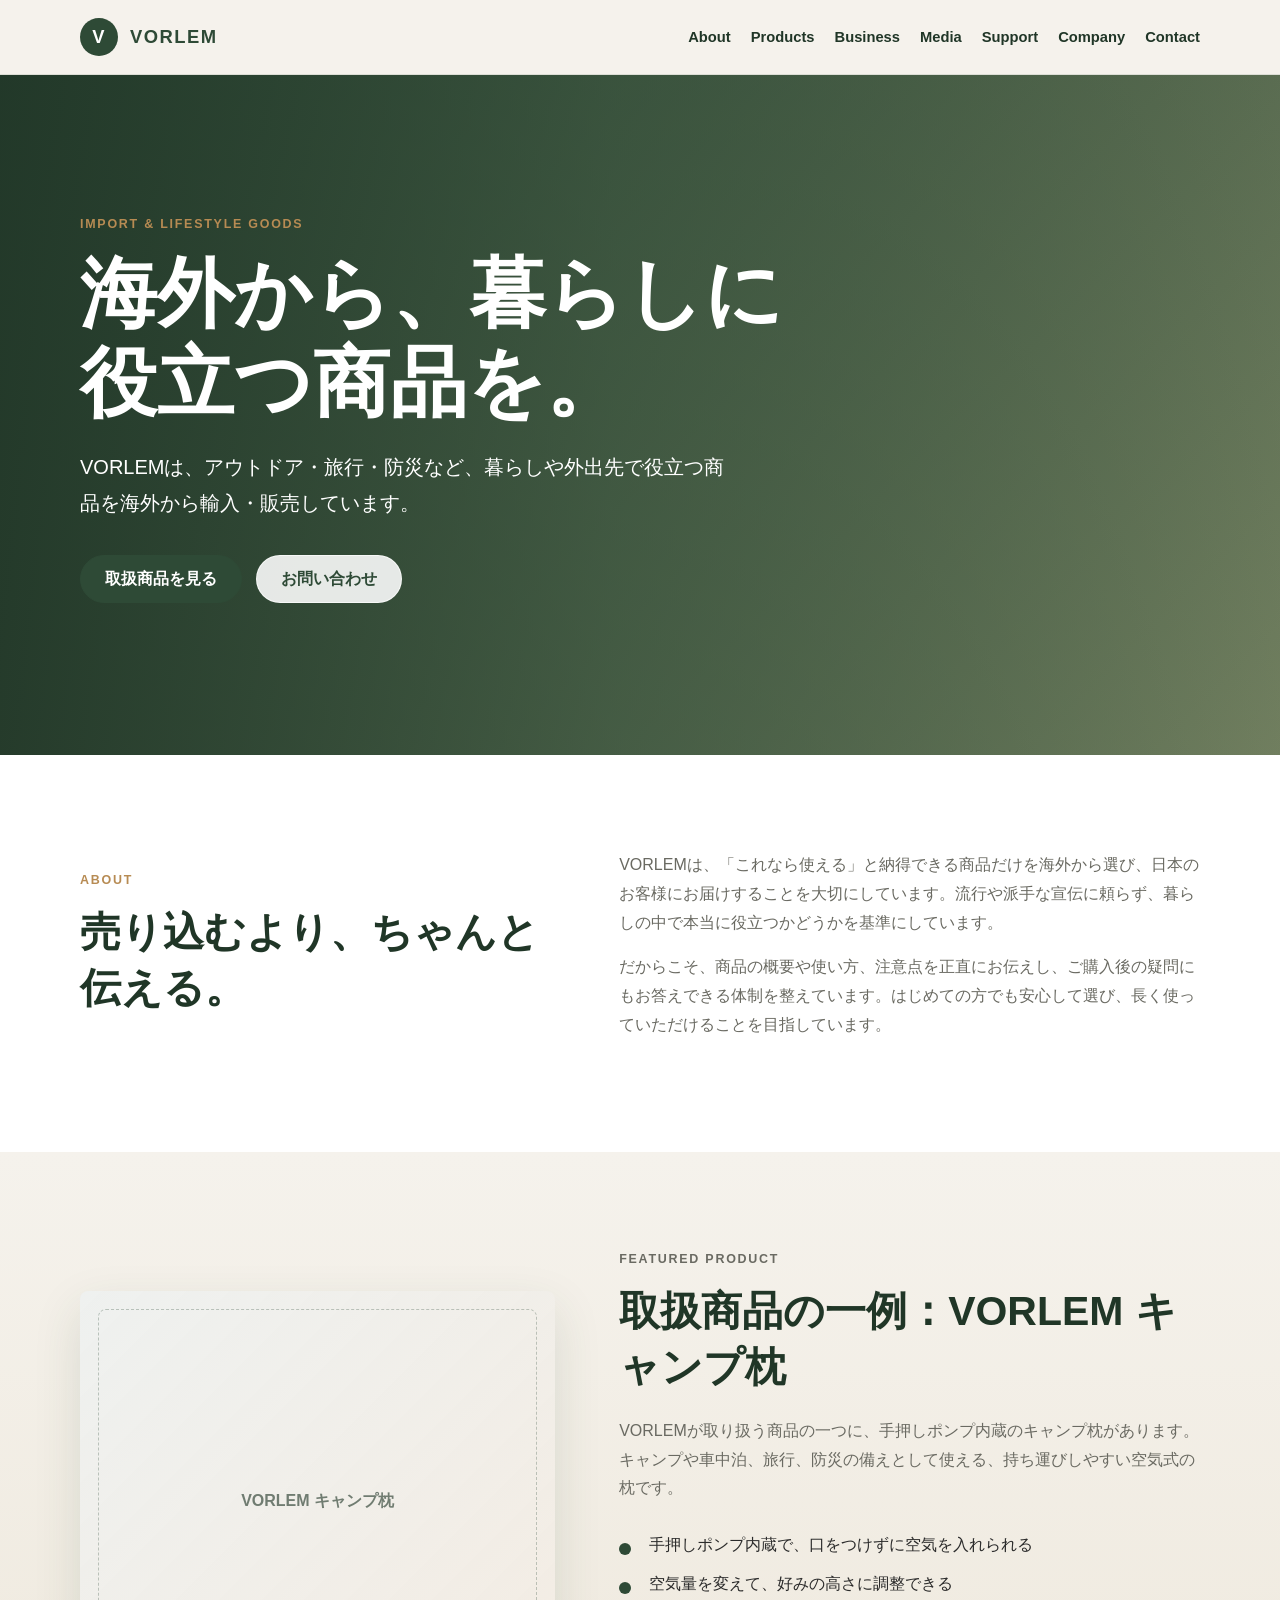
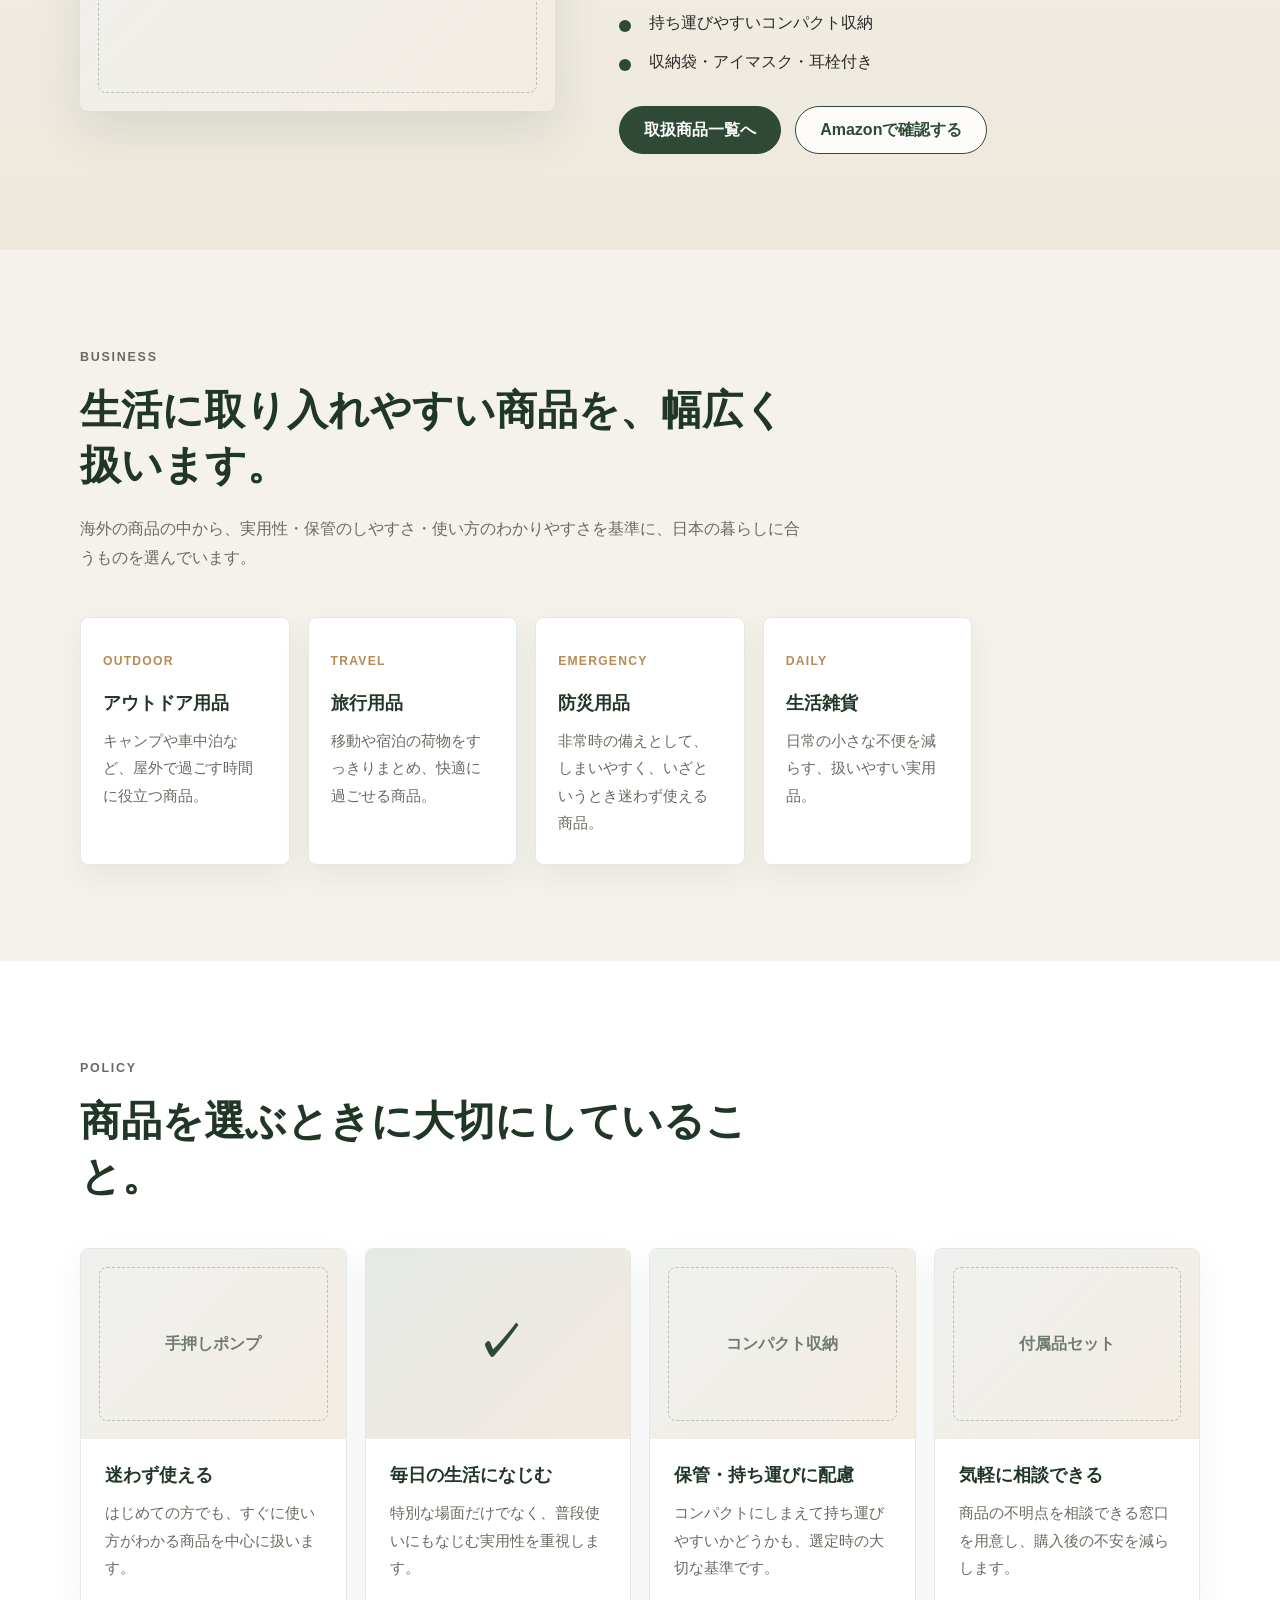
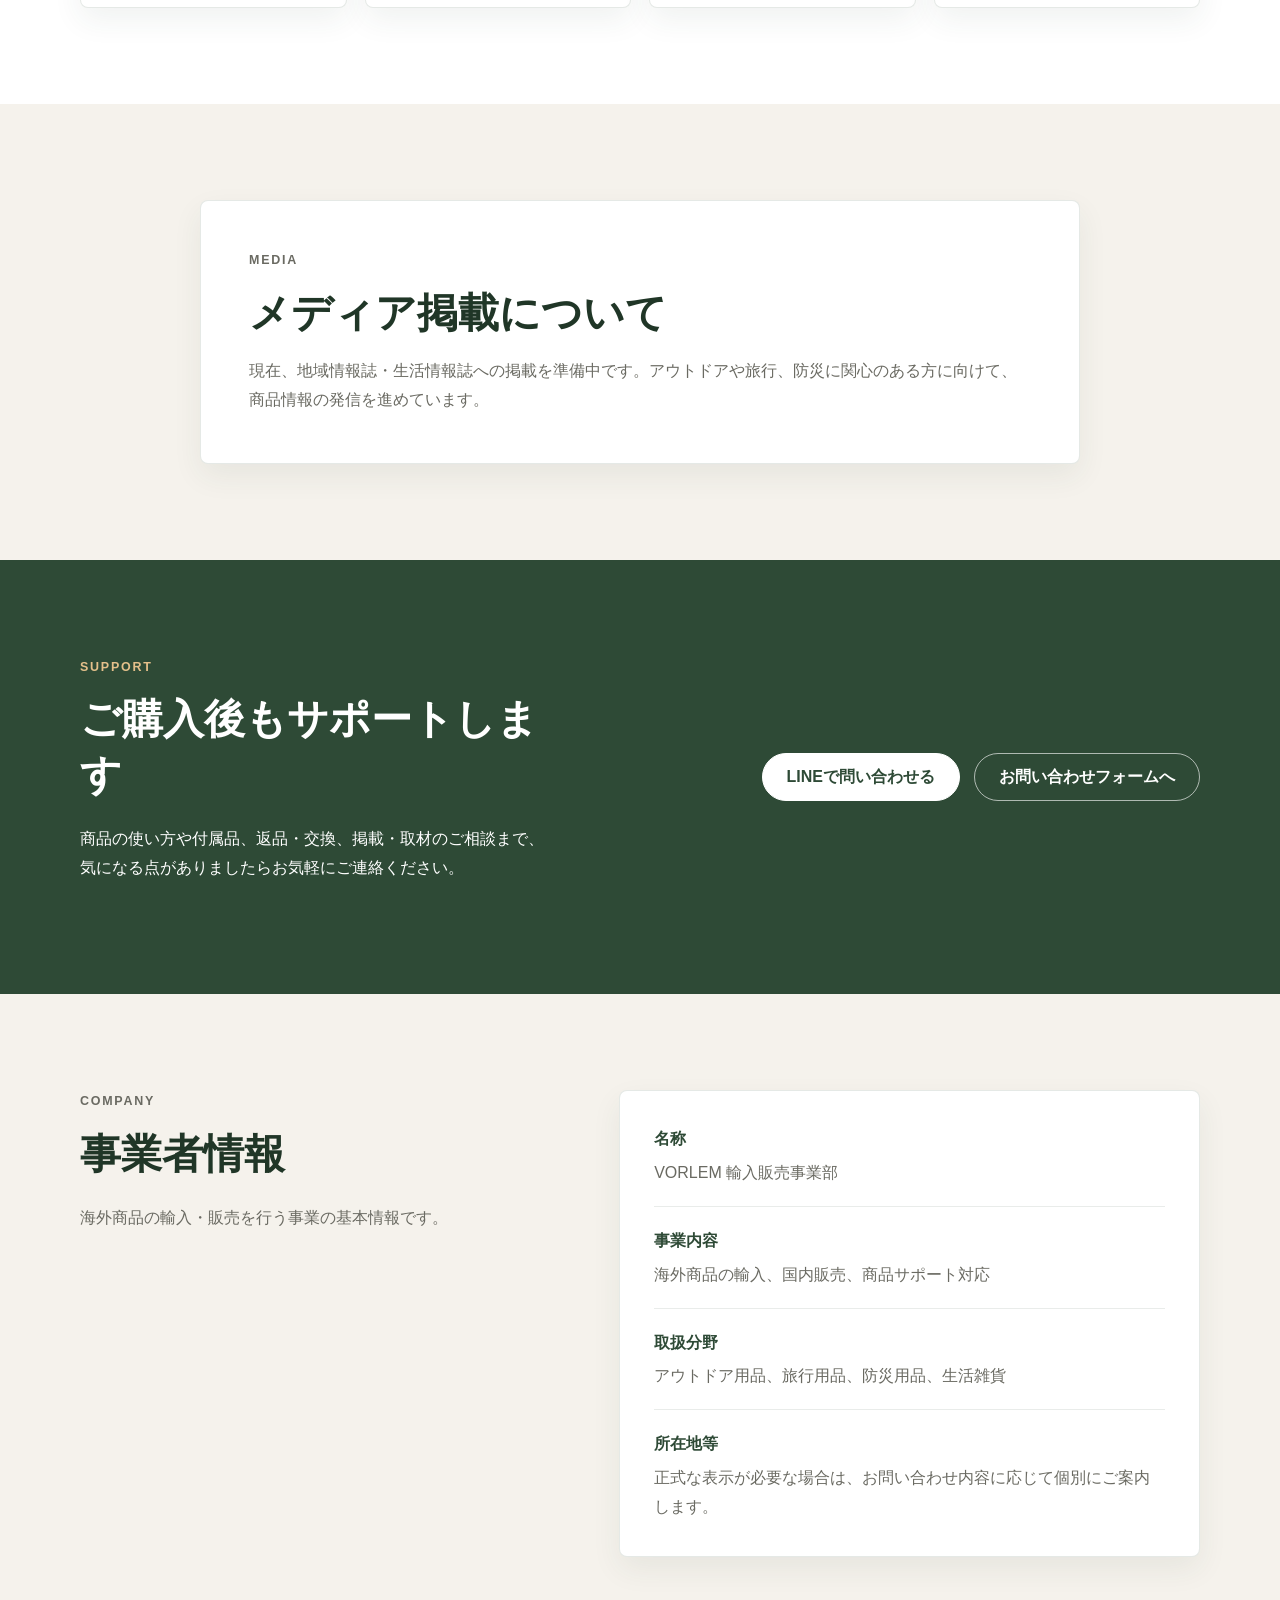
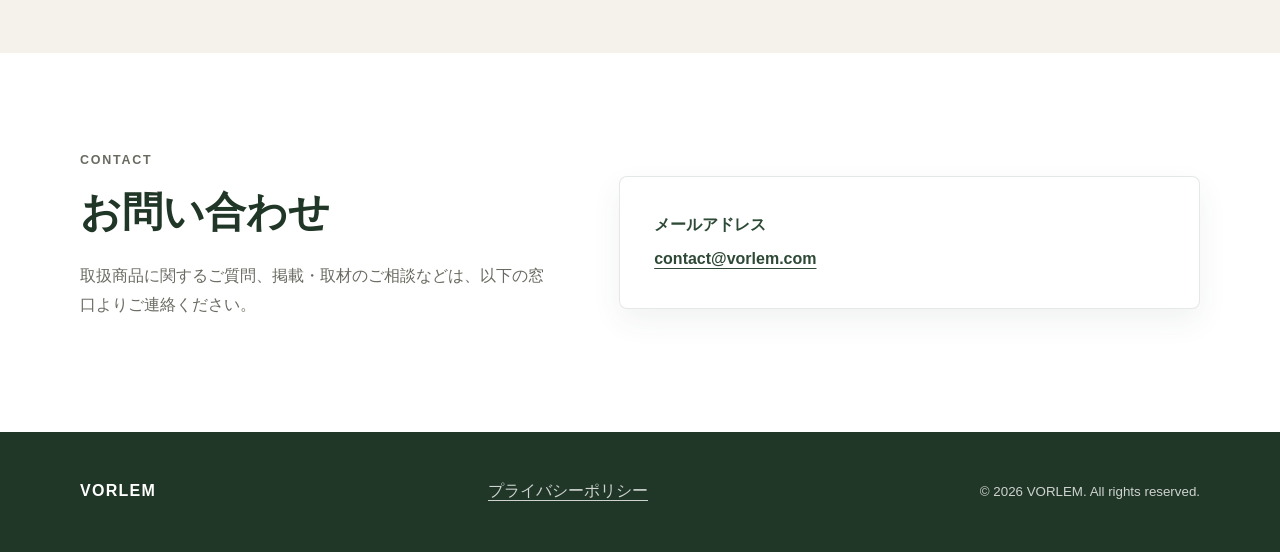
==== index.html @ a57aad47 "Update homepage copy and LINE link" ====
<!DOCTYPE html>
<html lang="ja">
<head>
  <meta charset="UTF-8">
  <meta name="viewport" content="width=device-width, initial-scale=1.0">
  <title>VORLEM | 海外商品の輸入・販売</title>
  <meta name="description" content="VORLEMは、海外から暮らしや外出先で役立つ商品を輸入・販売する事業です。アウトドア用品、旅行用品、防災用品など、日常で使いやすい商品を取り扱っています。">
  <link rel="stylesheet" href="style.css">
</head>
<body>
  <header class="site-header">
    <div class="container header-inner">
      <a class="brand" href="#top" aria-label="VORLEM トップへ">
        <span class="brand-logo" aria-hidden="true">
          <img src="images/logo.png" alt="" onerror="this.style.display='none'">
        </span>
        <span>VORLEM</span>
      </a>
      <nav class="site-nav" aria-label="サイト内メニュー">
        <a href="#about">About</a>
        <a href="products.html">Products</a>
        <a href="#business">Business</a>
        <a href="#media">Media</a>
        <a href="#support">Support</a>
        <a href="#company">Company</a>
        <a href="#contact">Contact</a>
      </nav>
    </div>
  </header>

  <main id="top">
    <section class="hero">
      <div class="hero-bg" aria-hidden="true">
        <img src="images/hero.jpg" alt="" onerror="this.style.display='none'">
      </div>
      <div class="container hero-inner">
        <p class="eyebrow">Import & Lifestyle Goods</p>
        <h1>海外から、暮らしに役立つ商品を。</h1>
        <p class="hero-copy">VORLEMは、アウトドア・旅行・防災など、暮らしや外出先で役立つ商品を海外から輸入・販売しています。</p>
        <div class="hero-actions">
          <a class="button primary" href="products.html">取扱商品を見る</a>
          <a class="button secondary" href="#contact">お問い合わせ</a>
        </div>
      </div>
    </section>

    <section class="section about-section" id="about">
      <div class="container two-column">
        <div>
          <p class="section-label">About</p>
          <h2>売り込むより、ちゃんと伝える。</h2>
        </div>
        <div class="text-block">
          <p>VORLEMは、「これなら使える」と納得できる商品だけを海外から選び、日本のお客様にお届けすることを大切にしています。流行や派手な宣伝に頼らず、暮らしの中で本当に役立つかどうかを基準にしています。</p>
          <p>だからこそ、商品の概要や使い方、注意点を正直にお伝えし、ご購入後の疑問にもお答えできる体制を整えています。はじめての方でも安心して選び、長く使っていただけることを目指しています。</p>
        </div>
      </div>
    </section>

    <section class="section product-section" id="product">
      <div class="container product-layout">
        <div class="image-frame product-image" data-label="VORLEM キャンプ枕">
          <img src="images/product.jpg" alt="VORLEM キャンプ枕" onerror="this.style.display='none'">
        </div>
        <div class="product-content">
          <p class="section-label">Featured Product</p>
          <h2>取扱商品の一例：VORLEM キャンプ枕</h2>
          <p>VORLEMが取り扱う商品の一つに、手押しポンプ内蔵のキャンプ枕があります。キャンプや車中泊、旅行、防災の備えとして使える、持ち運びしやすい空気式の枕です。</p>
          <ul class="check-list">
            <li>手押しポンプ内蔵で、口をつけずに空気を入れられる</li>
            <li>空気量を変えて、好みの高さに調整できる</li>
            <li>持ち運びやすいコンパクト収納</li>
            <li>収納袋・アイマスク・耳栓付き</li>
          </ul>
          <div class="hero-actions">
            <a class="button primary" href="products.html">取扱商品一覧へ</a>
            <a class="button secondary" href="#">Amazonで確認する</a>
          </div>
        </div>
      </div>
    </section>

    <section class="section scene-section" id="business">
      <div class="container">
        <div class="section-heading">
          <p class="section-label">Business</p>
          <h2>生活に取り入れやすい商品を、幅広く扱います。</h2>
          <p>海外の商品の中から、実用性・保管のしやすさ・使い方のわかりやすさを基準に、日本の暮らしに合うものを選んでいます。</p>
        </div>
        <div class="scene-grid">
          <article class="scene-card">
            <span>Outdoor</span>
            <h3>アウトドア用品</h3>
            <p>キャンプや車中泊など、屋外で過ごす時間に役立つ商品。</p>
          </article>
          <article class="scene-card">
            <span>Travel</span>
            <h3>旅行用品</h3>
            <p>移動や宿泊の荷物をすっきりまとめ、快適に過ごせる商品。</p>
          </article>
          <article class="scene-card">
            <span>Emergency</span>
            <h3>防災用品</h3>
            <p>非常時の備えとして、しまいやすく、いざというとき迷わず使える商品。</p>
          </article>
          <article class="scene-card">
            <span>Daily</span>
            <h3>生活雑貨</h3>
            <p>日常の小さな不便を減らす、扱いやすい実用品。</p>
          </article>
        </div>
      </div>
    </section>

    <section class="section feature-section" id="feature">
      <div class="container">
        <div class="section-heading">
          <p class="section-label">Policy</p>
          <h2>商品を選ぶときに大切にしていること。</h2>
        </div>
        <div class="feature-grid">
          <article class="feature-card">
            <div class="image-frame small" data-label="手押しポンプ">
              <img src="images/pump.jpg" alt="手押しポンプ内蔵" onerror="this.style.display='none'">
            </div>
            <h3>迷わず使える</h3>
            <p>はじめての方でも、すぐに使い方がわかる商品を中心に扱います。</p>
          </article>
          <article class="feature-card">
            <div class="feature-icon" aria-hidden="true">✓</div>
            <h3>毎日の生活になじむ</h3>
            <p>特別な場面だけでなく、普段使いにもなじむ実用性を重視します。</p>
          </article>
          <article class="feature-card">
            <div class="image-frame small" data-label="コンパクト収納">
              <img src="images/compact.jpg" alt="コンパクト収納" onerror="this.style.display='none'">
            </div>
            <h3>保管・持ち運びに配慮</h3>
            <p>コンパクトにしまえて持ち運びやすいかどうかも、選定時の大切な基準です。</p>
          </article>
          <article class="feature-card">
            <div class="image-frame small" data-label="付属品セット">
              <img src="images/set.jpg" alt="収納袋、アイマスク、耳栓の付属品セット" onerror="this.style.display='none'">
            </div>
            <h3>気軽に相談できる</h3>
            <p>商品の不明点を相談できる窓口を用意し、購入後の不安を減らします。</p>
          </article>
        </div>
      </div>
    </section>

    <section class="section media-section" id="media">
      <div class="container notice-panel">
        <p class="section-label">Media</p>
        <h2>メディア掲載について</h2>
        <p>現在、地域情報誌・生活情報誌への掲載を準備中です。アウトドアや旅行、防災に関心のある方に向けて、商品情報の発信を進めています。</p>
      </div>
    </section>

    <section class="section support-section" id="support">
      <div class="container support-layout">
        <div>
          <p class="section-label">Support</p>
          <h2>ご購入後もサポートします</h2>
          <p>商品の使い方や付属品、返品・交換、掲載・取材のご相談まで、気になる点がありましたらお気軽にご連絡ください。</p>
        </div>
        <div class="support-actions">
          <a class="button primary" href="https://lin.ee/nqQ9LYh" target="_blank" rel="noopener noreferrer">LINEで問い合わせる</a>
          <a class="button secondary" href="#contact">お問い合わせフォームへ</a>
        </div>
      </div>
    </section>

    <section class="section company-section" id="company">
      <div class="container company-layout">
        <div>
          <p class="section-label">Company</p>
          <h2>事業者情報</h2>
          <p>海外商品の輸入・販売を行う事業の基本情報です。</p>
        </div>
        <div class="info-card">
          <dl class="info-list">
            <div>
              <dt>名称</dt>
              <dd>VORLEM 輸入販売事業部</dd>
            </div>
            <div>
              <dt>事業内容</dt>
              <dd>海外商品の輸入、国内販売、商品サポート対応</dd>
            </div>
            <div>
              <dt>取扱分野</dt>
              <dd>アウトドア用品、旅行用品、防災用品、生活雑貨</dd>
            </div>
            <div>
              <dt>所在地等</dt>
              <dd>正式な表示が必要な場合は、お問い合わせ内容に応じて個別にご案内します。</dd>
            </div>
          </dl>
        </div>
      </div>
    </section>

    <section class="section contact-section" id="contact">
      <div class="container contact-layout">
        <div>
          <p class="section-label">Contact</p>
          <h2>お問い合わせ</h2>
          <p>取扱商品に関するご質問、掲載・取材のご相談などは、以下の窓口よりご連絡ください。</p>
        </div>
        <div class="contact-card">
          <dl>
            <div>
              <dt>メールアドレス</dt>
              <dd><a href="mailto:contact@vorlem.com">contact@vorlem.com</a></dd>
            </div>
          </dl>
        </div>
      </div>
    </section>
  </main>

  <footer class="site-footer">
    <div class="container footer-inner">
      <p class="footer-brand">VORLEM</p>
      <a href="privacy.html">プライバシーポリシー</a>
      <p><small>&copy; 2026 VORLEM. All rights reserved.</small></p>
    </div>
  </footer>
</body>
</html>
---- style.css ----
:root {
  --green: #2E4A36;
  --green-dark: #203627;
  --sand: #F5F2EC;
  --text: #2B2B2B;
  --muted: #6A6A62;
  --white: #FFFFFF;
  --line: #DED8CD;
  --accent: #B78B53;
  --shadow: 0 18px 48px rgba(46, 74, 54, 0.13);
}

* {
  box-sizing: border-box;
}

html {
  scroll-behavior: smooth;
}

body {
  margin: 0;
  background: var(--sand);
  color: var(--text);
  font-family: -apple-system, BlinkMacSystemFont, "Hiragino Sans", "Yu Gothic", "YuGothic", "Noto Sans JP", Meiryo, sans-serif;
  line-height: 1.8;
}

img {
  display: block;
  max-width: 100%;
}

a {
  color: inherit;
  text-decoration: none;
}

.container {
  width: min(1120px, calc(100% - 40px));
  margin: 0 auto;
}

.site-header {
  position: sticky;
  top: 0;
  z-index: 20;
  background: rgba(245, 242, 236, 0.94);
  border-bottom: 1px solid rgba(46, 74, 54, 0.12);
  backdrop-filter: blur(14px);
}

.header-inner {
  min-height: 74px;
  display: flex;
  align-items: center;
  justify-content: space-between;
  gap: 24px;
}

.brand {
  display: inline-flex;
  align-items: center;
  gap: 12px;
  color: var(--green);
  font-size: 1.15rem;
  font-weight: 800;
  letter-spacing: 0.08em;
}

.brand-logo {
  position: relative;
  width: 38px;
  height: 38px;
  display: grid;
  place-items: center;
  overflow: hidden;
  border: 1px solid rgba(46, 74, 54, 0.18);
  border-radius: 50%;
  background: var(--green);
}

.brand-logo::before {
  content: "V";
  color: var(--white);
  font-weight: 800;
  line-height: 1;
}

.brand-logo img {
  position: absolute;
  width: 38px;
  height: 38px;
  object-fit: contain;
  background: var(--sand);
}

.site-nav {
  display: flex;
  flex-wrap: wrap;
  justify-content: flex-end;
  gap: 8px 20px;
  color: var(--green-dark);
  font-size: 0.92rem;
  font-weight: 700;
}

.site-nav a {
  padding: 8px 0;
}

.site-nav a:hover,
.site-nav a:focus-visible {
  color: var(--accent);
}

.hero {
  position: relative;
  min-height: 680px;
  display: flex;
  align-items: center;
  overflow: hidden;
  background:
    linear-gradient(90deg, rgba(32, 54, 39, 0.88), rgba(46, 74, 54, 0.58) 48%, rgba(46, 74, 54, 0.18)),
    linear-gradient(135deg, #314b38, #7f8a68);
}

.hero-bg,
.hero-bg img {
  position: absolute;
  inset: 0;
  width: 100%;
  height: 100%;
}

.hero-bg img {
  object-fit: cover;
  opacity: 0.58;
}

.hero-inner {
  position: relative;
  z-index: 1;
  padding: 96px 0 110px;
  color: var(--white);
}

.eyebrow,
.section-label {
  margin: 0 0 14px;
  color: var(--accent);
  font-size: 0.78rem;
  font-weight: 800;
  letter-spacing: 0.14em;
  text-transform: uppercase;
}

h1,
h2,
h3,
p {
  margin-top: 0;
}

h1 {
  max-width: 760px;
  margin-bottom: 22px;
  font-size: clamp(2.35rem, 6vw, 4.9rem);
  line-height: 1.16;
  letter-spacing: 0;
}

h2 {
  margin-bottom: 22px;
  color: var(--green-dark);
  font-size: clamp(1.65rem, 3.2vw, 2.65rem);
  line-height: 1.35;
  letter-spacing: 0;
}

h3 {
  margin-bottom: 10px;
  color: var(--green-dark);
  font-size: 1.12rem;
  line-height: 1.45;
}

.hero-copy {
  max-width: 660px;
  margin-bottom: 34px;
  font-size: clamp(1rem, 2vw, 1.25rem);
}

.hero-actions,
.support-actions {
  display: flex;
  flex-wrap: wrap;
  gap: 14px;
}

.button {
  min-height: 48px;
  display: inline-flex;
  align-items: center;
  justify-content: center;
  padding: 12px 24px;
  border: 1px solid var(--green);
  border-radius: 999px;
  font-weight: 800;
  line-height: 1.3;
  transition: transform 0.2s ease, box-shadow 0.2s ease, background 0.2s ease;
}

.button:hover,
.button:focus-visible {
  transform: translateY(-2px);
  box-shadow: 0 10px 24px rgba(32, 54, 39, 0.18);
}

.button.primary {
  background: var(--green);
  color: var(--white);
}

.button.secondary {
  background: rgba(255, 255, 255, 0.88);
  color: var(--green);
}

.hero .button.secondary {
  border-color: rgba(255, 255, 255, 0.68);
}

.section {
  padding: 96px 0;
}

.two-column,
.product-layout,
.support-layout,
.contact-layout {
  display: grid;
  grid-template-columns: minmax(0, 0.9fr) minmax(0, 1.1fr);
  gap: 64px;
  align-items: center;
}

.text-block p,
.product-content p,
.section-heading p,
.support-layout p,
.contact-layout p,
.notice-panel p {
  color: var(--muted);
}

.about-section {
  background: var(--white);
}

.product-section {
  background: linear-gradient(180deg, var(--sand), #EEE8DC);
}

.image-frame {
  position: relative;
  min-height: 420px;
  overflow: hidden;
  border-radius: 8px;
  background:
    linear-gradient(135deg, rgba(46, 74, 54, 0.08), rgba(183, 139, 83, 0.16)),
    var(--white);
  box-shadow: var(--shadow);
}

.image-frame::before {
  content: attr(data-label);
  position: absolute;
  inset: 18px;
  display: grid;
  place-items: center;
  border: 1px dashed rgba(46, 74, 54, 0.28);
  border-radius: 8px;
  color: rgba(32, 54, 39, 0.62);
  font-weight: 800;
  text-align: center;
  padding: 20px;
}

.image-frame img {
  position: absolute;
  inset: 0;
  width: 100%;
  height: 100%;
  object-fit: cover;
  z-index: 1;
}

.check-list {
  display: grid;
  gap: 10px;
  margin: 28px 0 30px;
  padding: 0;
  list-style: none;
}

.check-list li {
  position: relative;
  padding-left: 30px;
}

.check-list li::before {
  content: "";
  position: absolute;
  left: 0;
  top: 0.72em;
  width: 12px;
  height: 12px;
  border-radius: 50%;
  background: var(--green);
}

.section-heading {
  max-width: 720px;
  margin-bottom: 44px;
}

.scene-grid,
.feature-grid {
  display: grid;
  grid-template-columns: repeat(5, minmax(0, 1fr));
  gap: 18px;
}

.scene-card,
.feature-card,
.contact-card,
.notice-panel {
  border: 1px solid rgba(46, 74, 54, 0.12);
  border-radius: 8px;
  background: var(--white);
  box-shadow: 0 12px 30px rgba(46, 74, 54, 0.07);
}

.scene-card {
  min-height: 210px;
  padding: 28px 22px;
}

.scene-card span {
  display: inline-block;
  margin-bottom: 18px;
  color: var(--accent);
  font-size: 0.76rem;
  font-weight: 800;
  letter-spacing: 0.1em;
  text-transform: uppercase;
}

.scene-card p,
.feature-card p {
  margin-bottom: 0;
  color: var(--muted);
  font-size: 0.95rem;
}

.feature-section {
  background: var(--white);
}

.feature-grid {
  grid-template-columns: repeat(4, minmax(0, 1fr));
}

.feature-card {
  overflow: hidden;
}

.feature-card h3,
.feature-card p {
  padding: 0 24px;
}

.feature-card p {
  padding-bottom: 26px;
}

.image-frame.small,
.feature-icon {
  min-height: 190px;
  margin-bottom: 24px;
  border-radius: 8px 8px 0 0;
  box-shadow: none;
}

.feature-icon {
  display: grid;
  place-items: center;
  background: linear-gradient(135deg, rgba(46, 74, 54, 0.12), rgba(183, 139, 83, 0.18));
  color: var(--green);
  font-size: 3rem;
  font-weight: 800;
}

.media-section {
  background: var(--sand);
}

.notice-panel {
  max-width: 880px;
  padding: 48px;
}

.notice-panel h2 {
  margin-bottom: 16px;
}

.notice-panel p:last-child {
  margin-bottom: 0;
}

.support-section {
  background: var(--green);
  color: var(--white);
}

.support-section h2,
.support-section p {
  color: var(--white);
}

.support-section .section-label {
  color: #E4C08B;
}

.support-actions {
  justify-content: flex-end;
}

.support-section .button.primary {
  border-color: var(--white);
  background: var(--white);
  color: var(--green);
}

.support-section .button.secondary {
  border-color: rgba(255, 255, 255, 0.62);
  background: transparent;
  color: var(--white);
}

.company-section {
  background: var(--sand);
}

.company-layout {
  display: grid;
  grid-template-columns: minmax(0, 0.9fr) minmax(0, 1.1fr);
  gap: 64px;
  align-items: start;
}

.company-layout p {
  color: var(--muted);
}

.info-card {
  padding: 34px;
  border: 1px solid rgba(46, 74, 54, 0.12);
  border-radius: 8px;
  background: var(--white);
  box-shadow: 0 12px 30px rgba(46, 74, 54, 0.07);
}

.info-list {
  display: grid;
  gap: 20px;
  margin: 0;
}

.info-list div {
  padding-bottom: 18px;
  border-bottom: 1px solid rgba(46, 74, 54, 0.1);
}

.info-list div:last-child {
  padding-bottom: 0;
  border-bottom: 0;
}

.info-list dt {
  margin-bottom: 5px;
  color: var(--green);
  font-weight: 800;
}

.info-list dd {
  margin: 0;
  color: var(--muted);
}

.info-list a {
  color: var(--green);
  font-weight: 800;
  text-decoration: underline;
  text-underline-offset: 4px;
}

.contact-section {
  background: var(--white);
}

.page-hero {
  background: var(--white);
  padding-bottom: 72px;
}

.page-hero h1 {
  max-width: 820px;
  margin-bottom: 18px;
  color: var(--green-dark);
  font-size: clamp(2rem, 5vw, 4rem);
}

.page-hero p:last-child {
  max-width: 760px;
  margin-bottom: 0;
  color: var(--muted);
}

.policy-section {
  padding-top: 72px;
}

.policy-content {
  max-width: 860px;
  padding: 48px;
  border: 1px solid rgba(46, 74, 54, 0.12);
  border-radius: 8px;
  background: var(--white);
  box-shadow: 0 12px 30px rgba(46, 74, 54, 0.07);
}

.policy-content h2 {
  margin: 34px 0 12px;
  font-size: 1.35rem;
}

.policy-content h2:first-child {
  margin-top: 0;
}

.policy-content p {
  color: var(--muted);
}

.policy-content a {
  color: var(--green);
  font-weight: 800;
  text-decoration: underline;
  text-underline-offset: 4px;
}

.policy-date {
  margin-top: 40px;
  font-size: 0.92rem;
}

.products-hero {
  border-bottom: 1px solid rgba(46, 74, 54, 0.1);
}

.products-list-section {
  background: var(--sand);
}

.product-list-card {
  display: grid;
  grid-template-columns: minmax(0, 0.92fr) minmax(0, 1.08fr);
  gap: 46px;
  align-items: center;
  padding: 34px;
  border: 1px solid rgba(46, 74, 54, 0.12);
  border-radius: 8px;
  background: var(--white);
  box-shadow: var(--shadow);
}

.product-list-image {
  min-height: 360px;
  box-shadow: none;
}

.product-category {
  margin-bottom: 12px;
  color: var(--accent);
  font-size: 0.9rem;
  font-weight: 800;
}

.product-list-content p {
  color: var(--muted);
}

.category-section {
  background: var(--white);
}

.category-detail-section {
  background: var(--sand);
}

.detail-grid {
  display: grid;
  grid-template-columns: repeat(2, minmax(0, 1fr));
  gap: 18px;
}

.detail-card {
  min-height: 210px;
  padding: 30px;
  border: 1px solid rgba(46, 74, 54, 0.12);
  border-radius: 8px;
  background: var(--white);
  box-shadow: 0 12px 30px rgba(46, 74, 54, 0.07);
}

.detail-card p {
  margin-bottom: 0;
  color: var(--muted);
}

.returns-section {
  background: var(--white);
}

.returns-panel {
  max-width: 920px;
}

.guide-list {
  display: grid;
  gap: 10px;
  margin: 26px 0 30px;
  padding-left: 1.2em;
  color: var(--muted);
}

.contact-card {
  padding: 34px;
}

.contact-card dl {
  display: grid;
  gap: 22px;
  margin: 0;
}

.contact-card dt {
  margin-bottom: 5px;
  color: var(--green);
  font-weight: 800;
}

.contact-card dd {
  margin: 0;
  color: var(--muted);
}

.contact-card a {
  color: var(--green);
  font-weight: 800;
  text-decoration: underline;
  text-underline-offset: 4px;
}

.site-footer {
  background: var(--green-dark);
  color: rgba(255, 255, 255, 0.78);
}

.footer-inner {
  min-height: 120px;
  display: flex;
  align-items: center;
  justify-content: space-between;
  gap: 20px;
  padding: 30px 0;
}

.footer-brand {
  margin: 0;
  color: var(--white);
  font-weight: 800;
  letter-spacing: 0.08em;
}

.site-footer a {
  text-decoration: underline;
  text-underline-offset: 4px;
}

.site-footer p {
  margin: 0;
}

@media (max-width: 980px) {
  .header-inner {
    min-height: auto;
    align-items: flex-start;
    flex-direction: column;
    padding: 18px 0;
  }

  .site-nav {
    justify-content: flex-start;
  }

  .hero {
    min-height: 620px;
  }

  .two-column,
  .product-layout,
  .product-list-card,
  .company-layout,
  .support-layout,
  .contact-layout {
    grid-template-columns: 1fr;
    gap: 38px;
  }

  .scene-grid,
  .feature-grid,
  .detail-grid {
    grid-template-columns: repeat(2, minmax(0, 1fr));
  }

  .support-actions {
    justify-content: flex-start;
  }
}

@media (max-width: 640px) {
  .container {
    width: min(100% - 28px, 1120px);
  }

  .site-nav {
    width: 100%;
    display: grid;
    grid-template-columns: repeat(3, minmax(0, 1fr));
    gap: 4px 10px;
    font-size: 0.84rem;
  }

  .site-nav a {
    min-height: 36px;
    display: flex;
    align-items: center;
  }

  .hero {
    min-height: 560px;
    background:
      linear-gradient(180deg, rgba(32, 54, 39, 0.88), rgba(46, 74, 54, 0.42)),
      linear-gradient(135deg, #314b38, #7f8a68);
  }

  .hero-inner {
    padding: 76px 0 88px;
  }

  .section {
    padding: 68px 0;
  }

  h1 {
    font-size: 2.4rem;
  }

  h2 {
    font-size: 1.65rem;
  }

  .hero-actions,
  .support-actions {
    flex-direction: column;
  }

  .button {
    width: 100%;
  }

  .image-frame {
    min-height: 310px;
  }

  .scene-grid,
  .feature-grid,
  .detail-grid {
    grid-template-columns: 1fr;
  }

  .scene-card {
    min-height: auto;
  }

  .notice-panel,
  .product-list-card,
  .contact-card,
  .info-card,
  .policy-content {
    padding: 30px 22px;
  }

  .footer-inner {
    align-items: flex-start;
    flex-direction: column;
  }
}
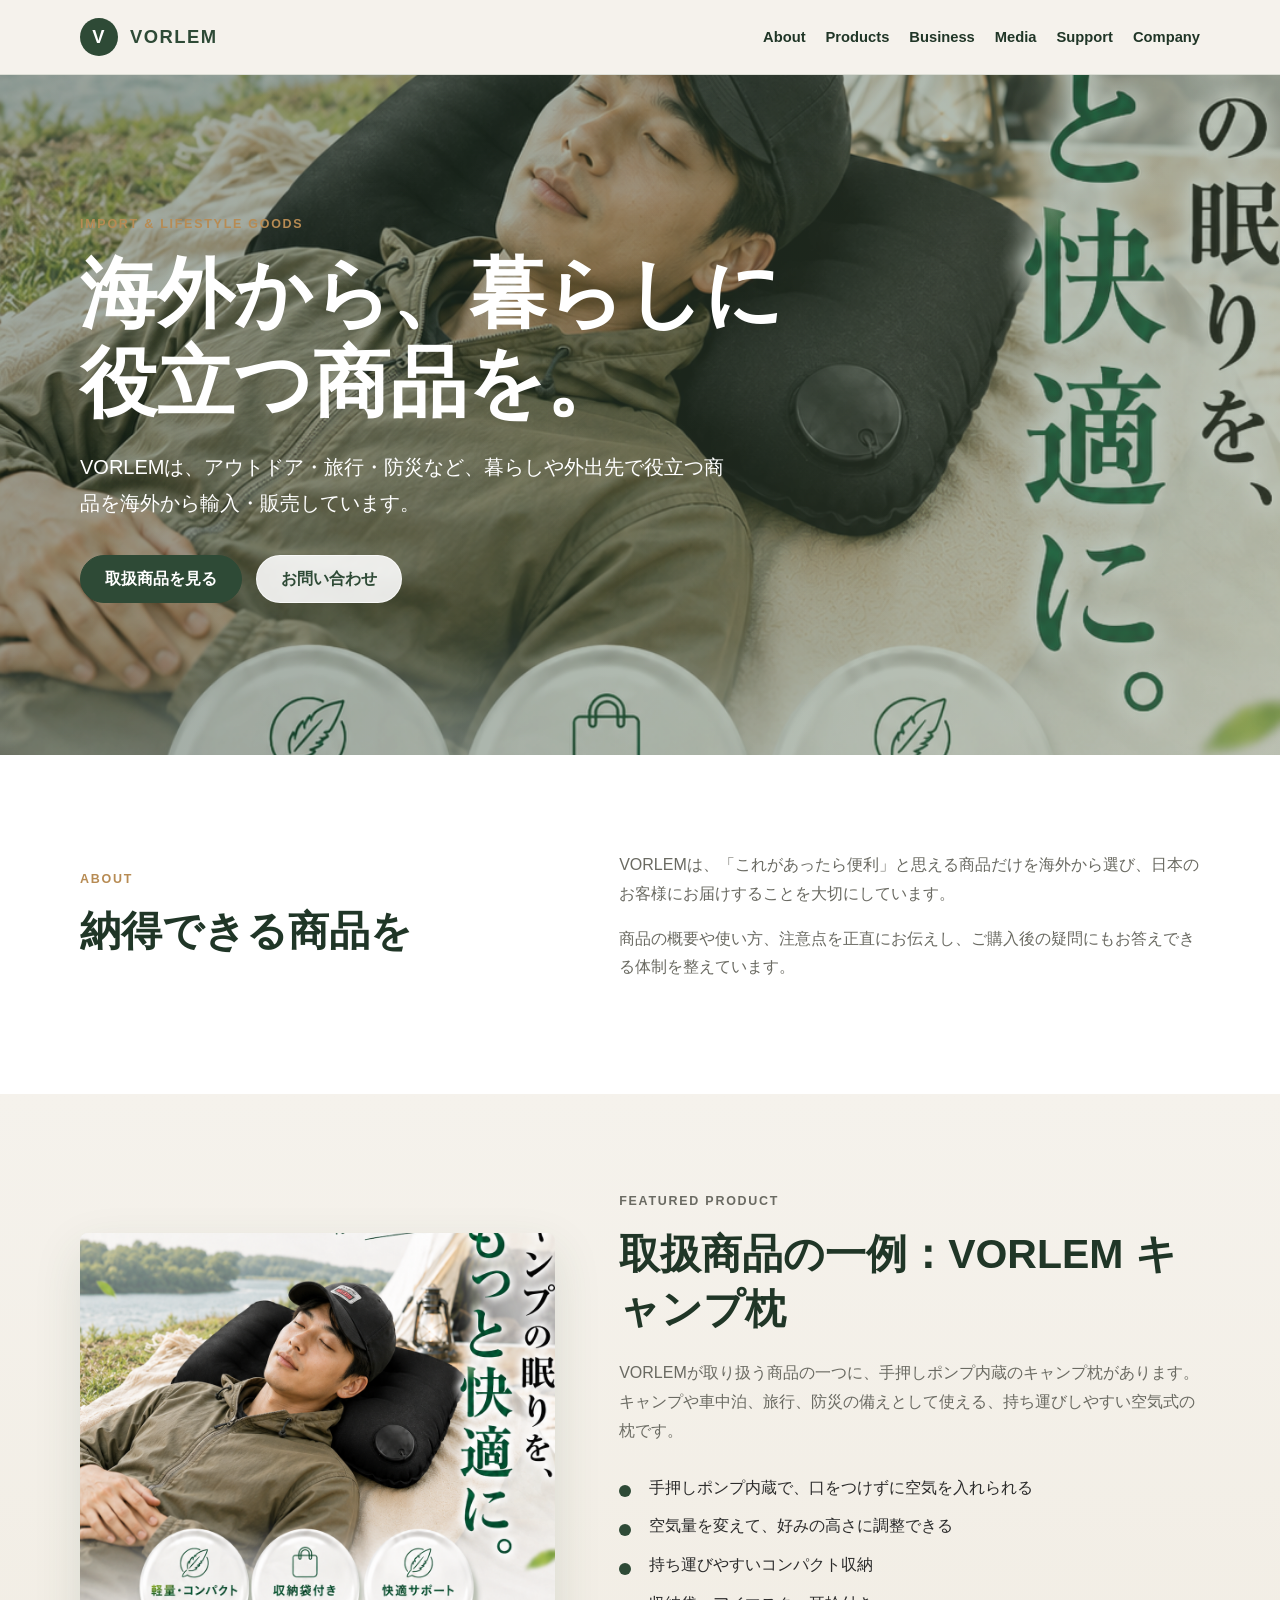
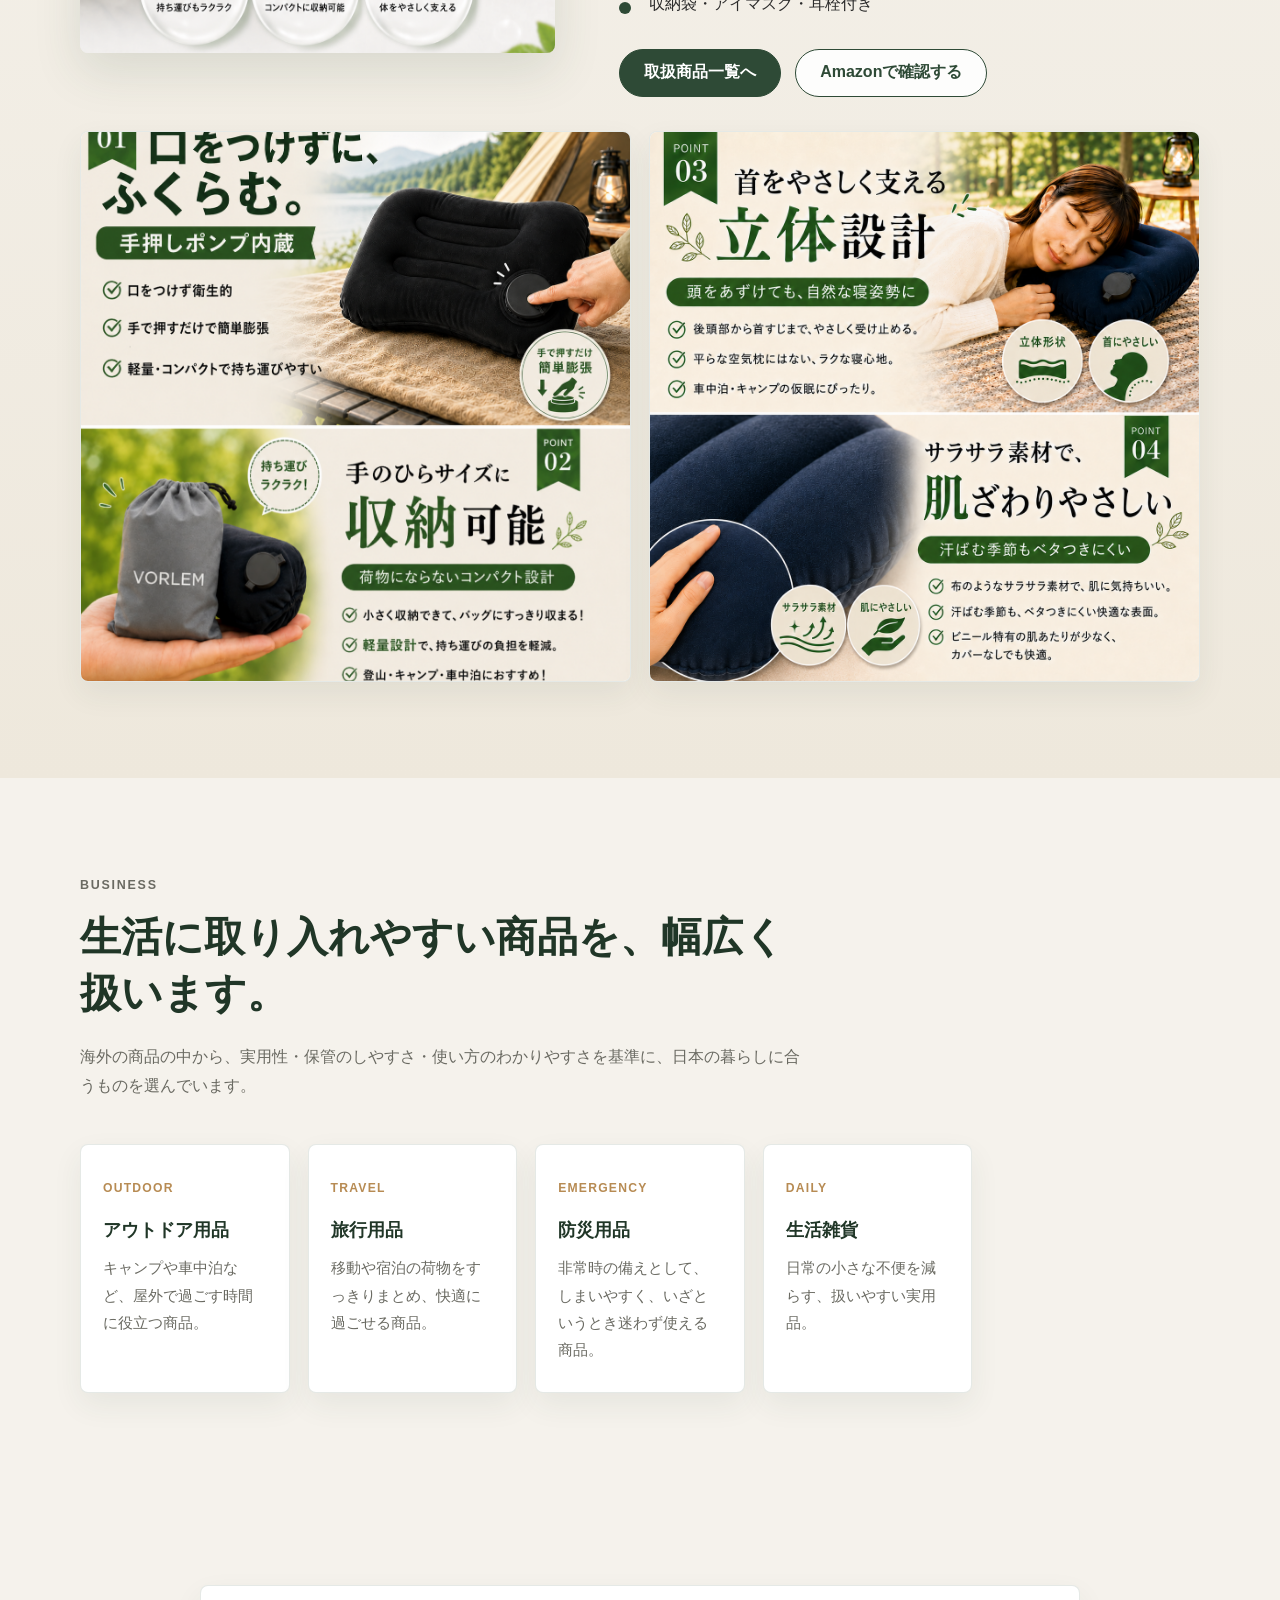
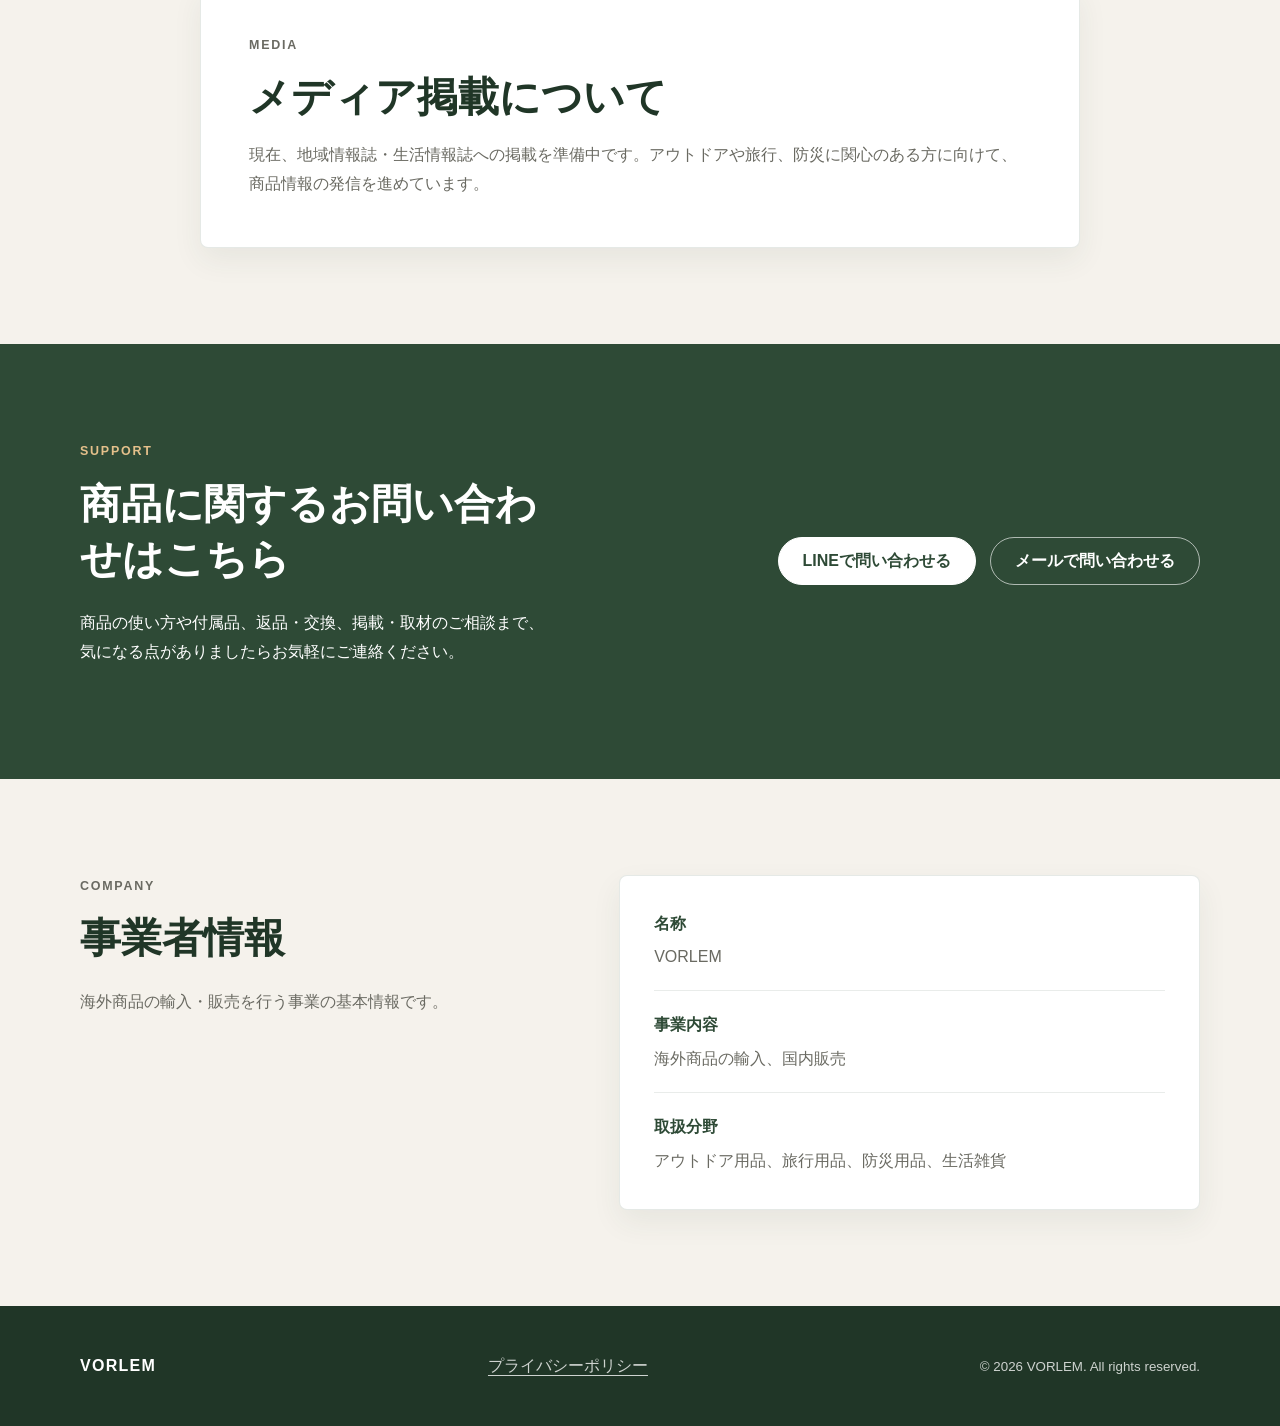
==== commit d5436c62: "Remove personal info and add product images" ====
--- a/index.html
+++ b/index.html
@@ -12,7 +12,6 @@
     <div class="container header-inner">
       <a class="brand" href="#top" aria-label="VORLEM トップへ">
         <span class="brand-logo" aria-hidden="true">
-          <img src="images/logo.png" alt="" onerror="this.style.display='none'">
         </span>
         <span>VORLEM</span>
       </a>
@@ -23,7 +22,6 @@
         <a href="#media">Media</a>
         <a href="#support">Support</a>
         <a href="#company">Company</a>
-        <a href="#contact">Contact</a>
       </nav>
     </div>
   </header>
@@ -31,7 +29,7 @@
   <main id="top">
     <section class="hero">
       <div class="hero-bg" aria-hidden="true">
-        <img src="images/hero.jpg" alt="" onerror="this.style.display='none'">
+        <img src="images/product-main.png" alt="" onerror="this.style.display='none'">
       </div>
       <div class="container hero-inner">
         <p class="eyebrow">Import & Lifestyle Goods</p>
@@ -39,7 +37,7 @@
         <p class="hero-copy">VORLEMは、アウトドア・旅行・防災など、暮らしや外出先で役立つ商品を海外から輸入・販売しています。</p>
         <div class="hero-actions">
           <a class="button primary" href="products.html">取扱商品を見る</a>
-          <a class="button secondary" href="#contact">お問い合わせ</a>
+          <a class="button secondary" href="#support">お問い合わせ</a>
         </div>
       </div>
     </section>
@@ -48,11 +46,11 @@
       <div class="container two-column">
         <div>
           <p class="section-label">About</p>
-          <h2>売り込むより、ちゃんと伝える。</h2>
+          <h2>納得できる商品を</h2>
         </div>
         <div class="text-block">
-          <p>VORLEMは、「これなら使える」と納得できる商品だけを海外から選び、日本のお客様にお届けすることを大切にしています。流行や派手な宣伝に頼らず、暮らしの中で本当に役立つかどうかを基準にしています。</p>
-          <p>だからこそ、商品の概要や使い方、注意点を正直にお伝えし、ご購入後の疑問にもお答えできる体制を整えています。はじめての方でも安心して選び、長く使っていただけることを目指しています。</p>
+          <p>VORLEMは、「これがあったら便利」と思える商品だけを海外から選び、日本のお客様にお届けすることを大切にしています。</p>
+          <p>商品の概要や使い方、注意点を正直にお伝えし、ご購入後の疑問にもお答えできる体制を整えています。</p>
         </div>
       </div>
     </section>
@@ -60,7 +58,7 @@
     <section class="section product-section" id="product">
       <div class="container product-layout">
         <div class="image-frame product-image" data-label="VORLEM キャンプ枕">
-          <img src="images/product.jpg" alt="VORLEM キャンプ枕" onerror="this.style.display='none'">
+          <img src="images/product-main.png" alt="VORLEM キャンプ枕の使用イメージ" onerror="this.style.display='none'">
         </div>
         <div class="product-content">
           <p class="section-label">Featured Product</p>
@@ -77,6 +75,14 @@
             <a class="button secondary" href="#">Amazonで確認する</a>
           </div>
         </div>
+      </div>
+      <div class="container product-gallery" aria-label="VORLEM キャンプ枕の詳細画像">
+        <figure>
+          <img src="images/product-pump-storage.png" alt="手押しポンプ内蔵とコンパクト収納の説明画像">
+        </figure>
+        <figure>
+          <img src="images/product-comfort.png" alt="首を支える立体設計と肌ざわりの説明画像">
+        </figure>
       </div>
     </section>
 
@@ -112,43 +118,6 @@
       </div>
     </section>
 
-    <section class="section feature-section" id="feature">
-      <div class="container">
-        <div class="section-heading">
-          <p class="section-label">Policy</p>
-          <h2>商品を選ぶときに大切にしていること。</h2>
-        </div>
-        <div class="feature-grid">
-          <article class="feature-card">
-            <div class="image-frame small" data-label="手押しポンプ">
-              <img src="images/pump.jpg" alt="手押しポンプ内蔵" onerror="this.style.display='none'">
-            </div>
-            <h3>迷わず使える</h3>
-            <p>はじめての方でも、すぐに使い方がわかる商品を中心に扱います。</p>
-          </article>
-          <article class="feature-card">
-            <div class="feature-icon" aria-hidden="true">✓</div>
-            <h3>毎日の生活になじむ</h3>
-            <p>特別な場面だけでなく、普段使いにもなじむ実用性を重視します。</p>
-          </article>
-          <article class="feature-card">
-            <div class="image-frame small" data-label="コンパクト収納">
-              <img src="images/compact.jpg" alt="コンパクト収納" onerror="this.style.display='none'">
-            </div>
-            <h3>保管・持ち運びに配慮</h3>
-            <p>コンパクトにしまえて持ち運びやすいかどうかも、選定時の大切な基準です。</p>
-          </article>
-          <article class="feature-card">
-            <div class="image-frame small" data-label="付属品セット">
-              <img src="images/set.jpg" alt="収納袋、アイマスク、耳栓の付属品セット" onerror="this.style.display='none'">
-            </div>
-            <h3>気軽に相談できる</h3>
-            <p>商品の不明点を相談できる窓口を用意し、購入後の不安を減らします。</p>
-          </article>
-        </div>
-      </div>
-    </section>
-
     <section class="section media-section" id="media">
       <div class="container notice-panel">
         <p class="section-label">Media</p>
@@ -161,12 +130,12 @@
       <div class="container support-layout">
         <div>
           <p class="section-label">Support</p>
-          <h2>ご購入後もサポートします</h2>
+          <h2>商品に関するお問い合わせはこちら</h2>
           <p>商品の使い方や付属品、返品・交換、掲載・取材のご相談まで、気になる点がありましたらお気軽にご連絡ください。</p>
         </div>
         <div class="support-actions">
           <a class="button primary" href="https://lin.ee/nqQ9LYh" target="_blank" rel="noopener noreferrer">LINEで問い合わせる</a>
-          <a class="button secondary" href="#contact">お問い合わせフォームへ</a>
+          <a class="button secondary" href="mailto:contact@vorlem.com">メールで問い合わせる</a>
         </div>
       </div>
     </section>
@@ -182,37 +151,15 @@
           <dl class="info-list">
             <div>
               <dt>名称</dt>
-              <dd>VORLEM 輸入販売事業部</dd>
+              <dd>VORLEM</dd>
             </div>
             <div>
               <dt>事業内容</dt>
-              <dd>海外商品の輸入、国内販売、商品サポート対応</dd>
+              <dd>海外商品の輸入、国内販売</dd>
             </div>
             <div>
               <dt>取扱分野</dt>
               <dd>アウトドア用品、旅行用品、防災用品、生活雑貨</dd>
-            </div>
-            <div>
-              <dt>所在地等</dt>
-              <dd>正式な表示が必要な場合は、お問い合わせ内容に応じて個別にご案内します。</dd>
-            </div>
-          </dl>
-        </div>
-      </div>
-    </section>
-
-    <section class="section contact-section" id="contact">
-      <div class="container contact-layout">
-        <div>
-          <p class="section-label">Contact</p>
-          <h2>お問い合わせ</h2>
-          <p>取扱商品に関するご質問、掲載・取材のご相談などは、以下の窓口よりご連絡ください。</p>
-        </div>
-        <div class="contact-card">
-          <dl>
-            <div>
-              <dt>メールアドレス</dt>
-              <dd><a href="mailto:contact@vorlem.com">contact@vorlem.com</a></dd>
             </div>
           </dl>
         </div>
--- a/style.css
+++ b/style.css
@@ -320,6 +320,33 @@
   background: var(--green);
 }
 
+.product-gallery {
+  display: grid;
+  grid-template-columns: repeat(2, minmax(0, 1fr));
+  gap: 18px;
+  margin-top: 34px;
+}
+
+.product-gallery figure {
+  margin: 0;
+  overflow: hidden;
+  border: 1px solid rgba(46, 74, 54, 0.12);
+  border-radius: 8px;
+  background: var(--white);
+  box-shadow: 0 12px 30px rgba(46, 74, 54, 0.07);
+}
+
+.product-gallery img {
+  width: 100%;
+  height: 100%;
+  aspect-ratio: 1 / 1;
+  object-fit: cover;
+}
+
+.list-gallery {
+  margin-top: 28px;
+}
+
 .section-heading {
   max-width: 720px;
   margin-bottom: 44px;
@@ -732,6 +759,7 @@
 
   .scene-grid,
   .feature-grid,
+  .product-gallery,
   .detail-grid {
     grid-template-columns: repeat(2, minmax(0, 1fr));
   }
@@ -798,6 +826,7 @@
 
   .scene-grid,
   .feature-grid,
+  .product-gallery,
   .detail-grid {
     grid-template-columns: 1fr;
   }
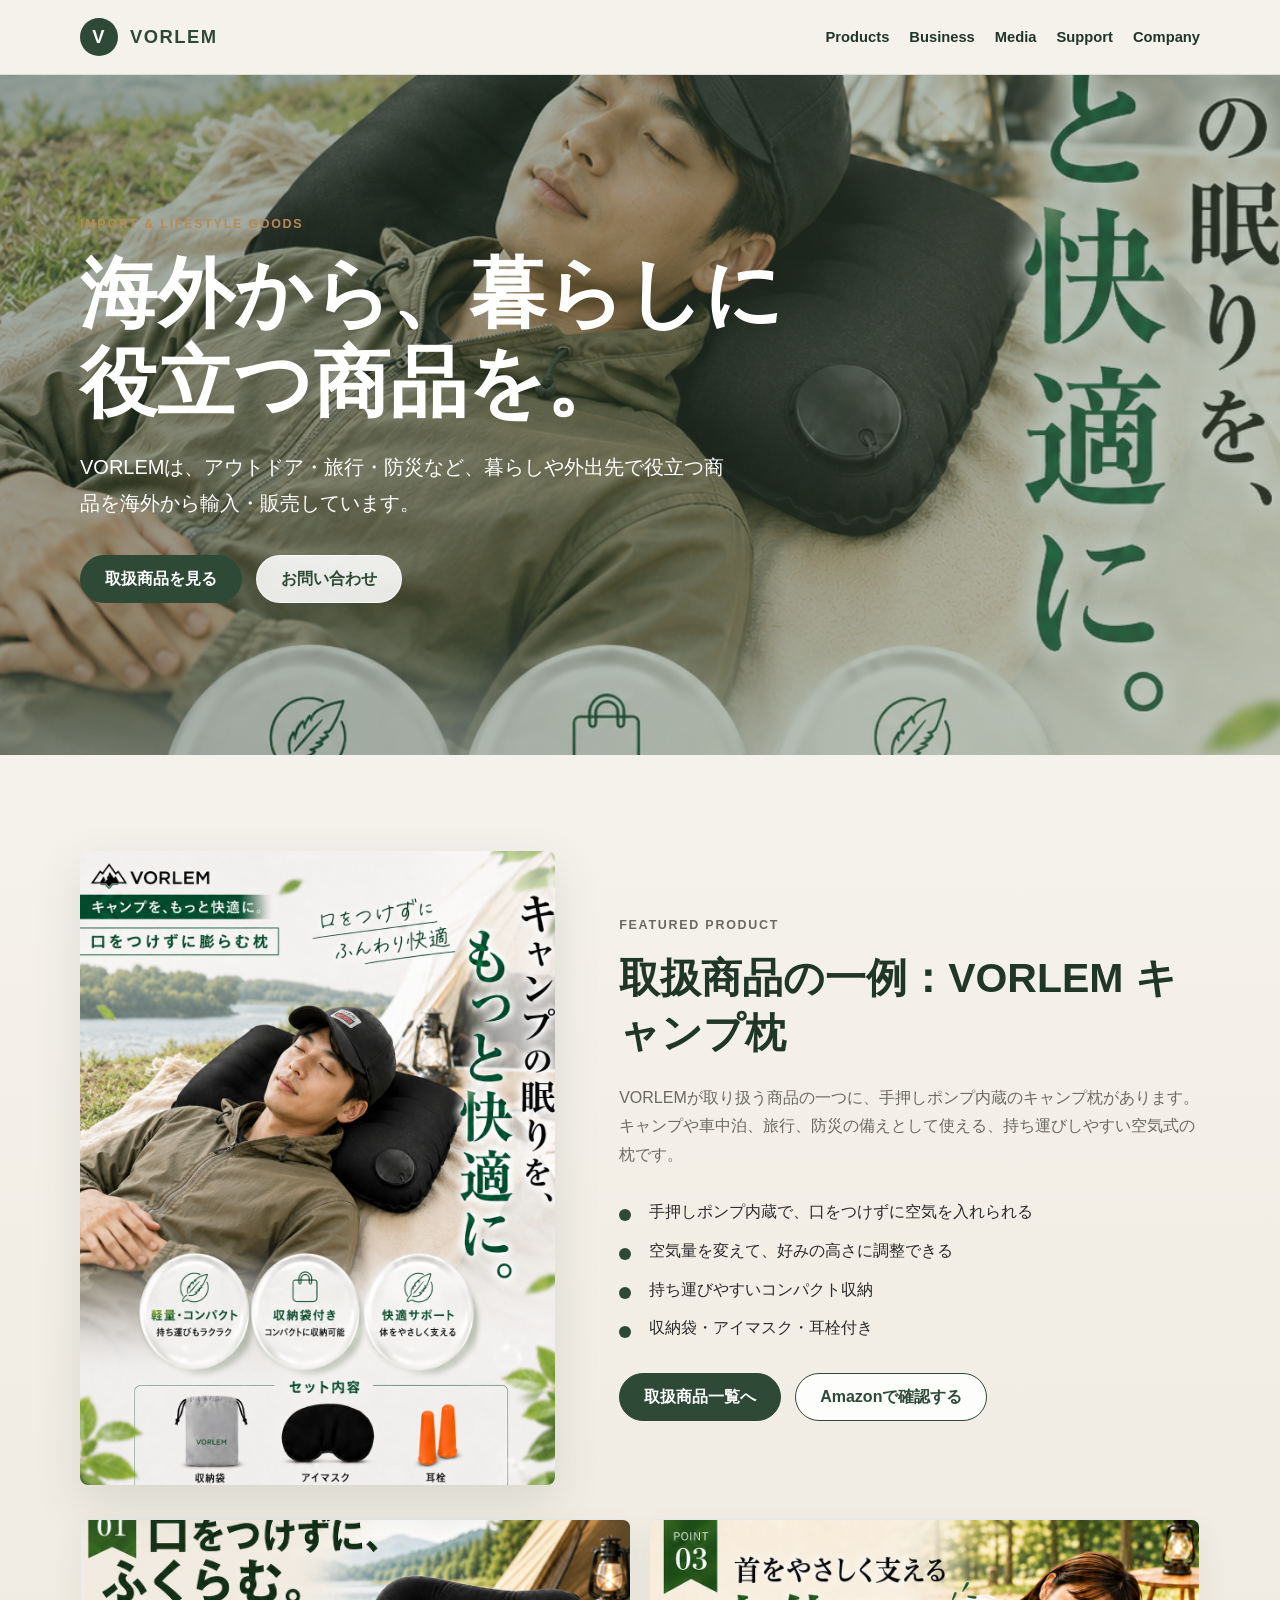
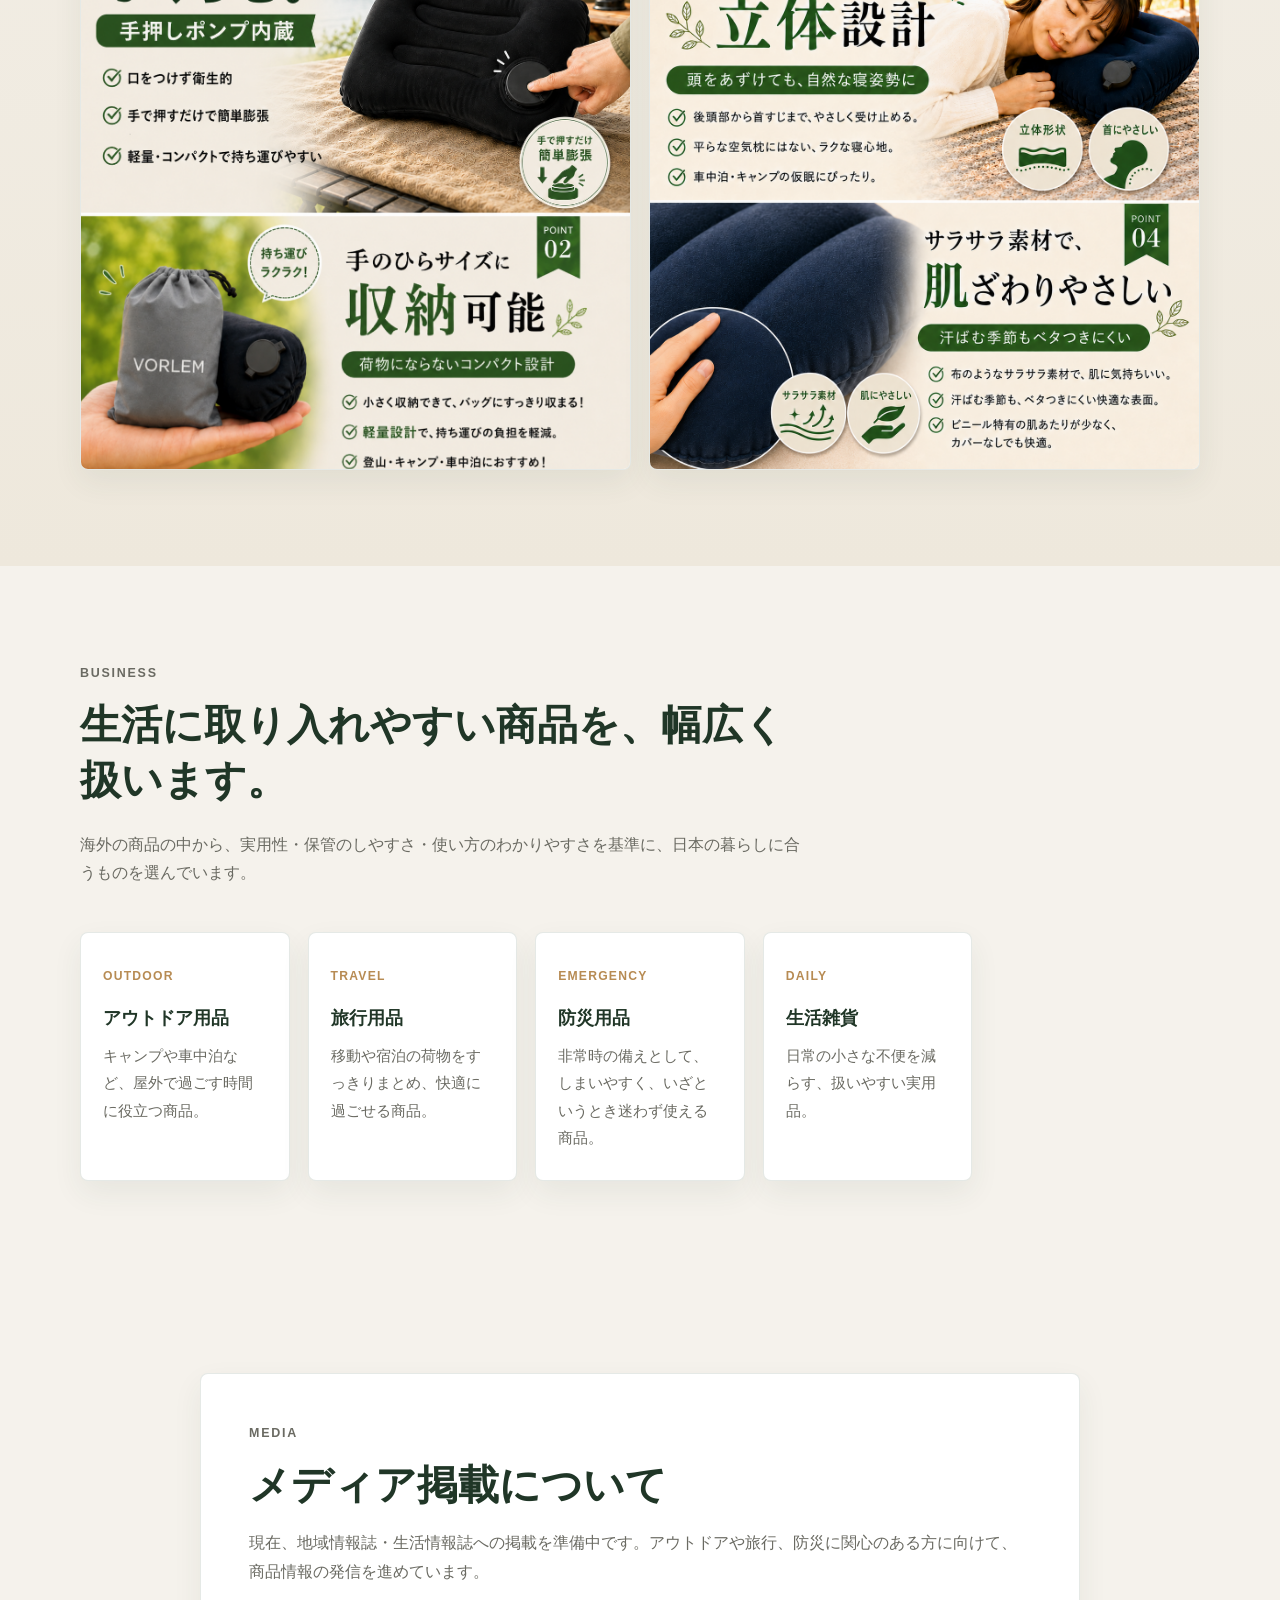
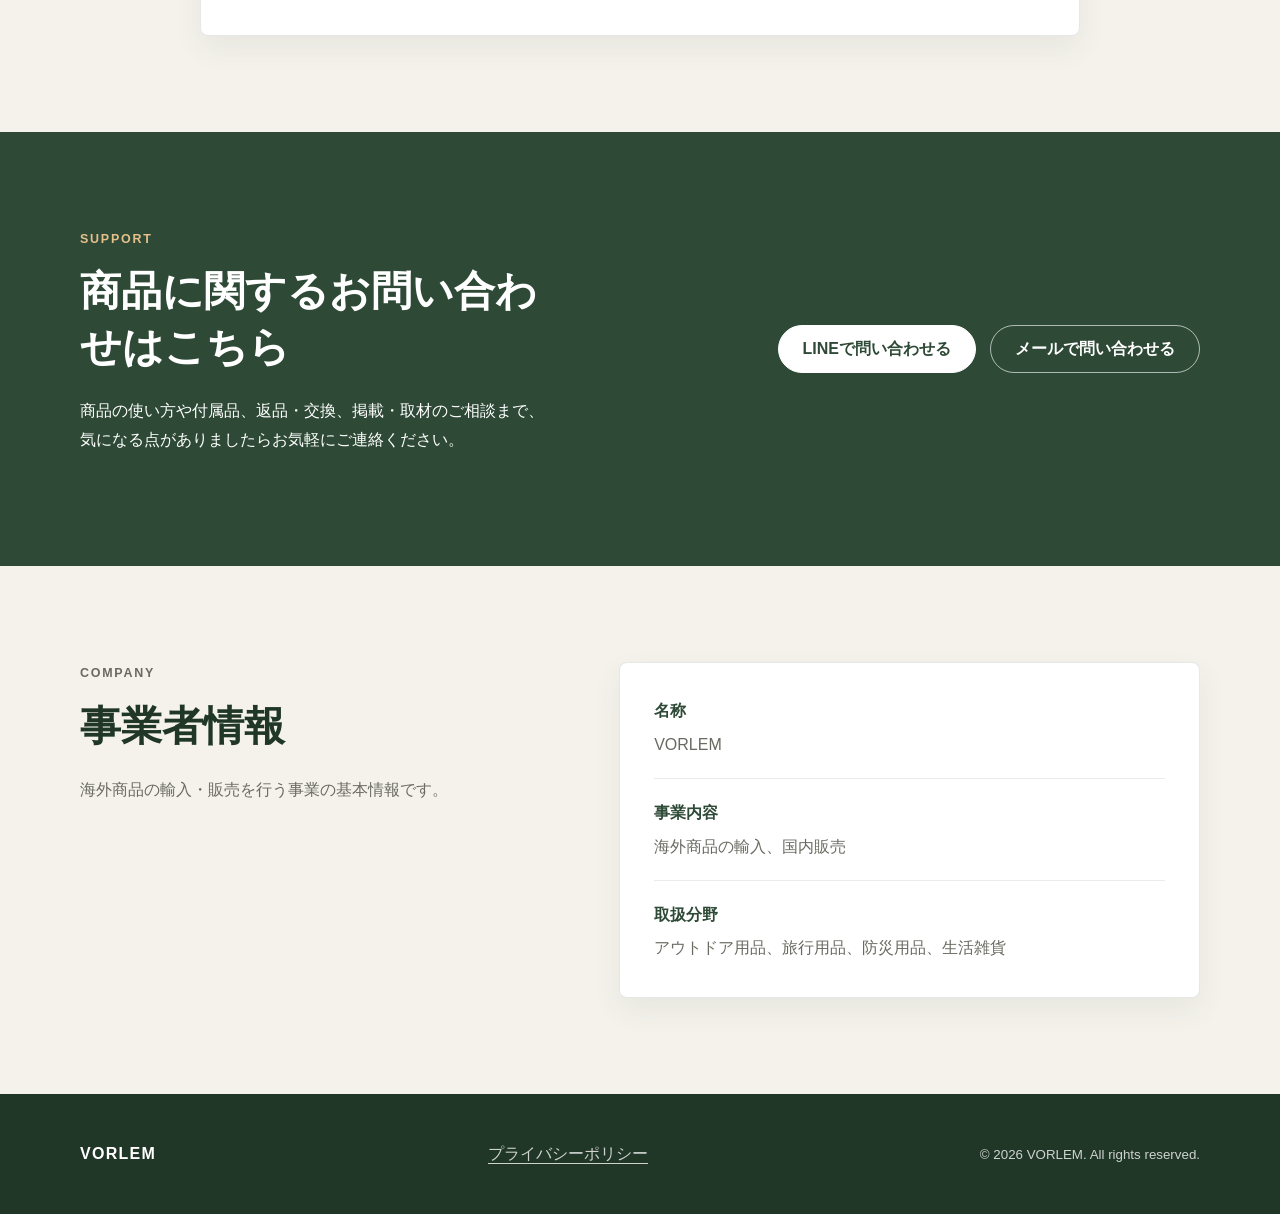
==== commit 1778ba77: "Remove duplicate category and about sections" ====
--- a/index.html
+++ b/index.html
@@ -16,7 +16,6 @@
         <span>VORLEM</span>
       </a>
       <nav class="site-nav" aria-label="サイト内メニュー">
-        <a href="#about">About</a>
         <a href="products.html">Products</a>
         <a href="#business">Business</a>
         <a href="#media">Media</a>
@@ -38,19 +37,6 @@
         <div class="hero-actions">
           <a class="button primary" href="products.html">取扱商品を見る</a>
           <a class="button secondary" href="#support">お問い合わせ</a>
-        </div>
-      </div>
-    </section>
-
-    <section class="section about-section" id="about">
-      <div class="container two-column">
-        <div>
-          <p class="section-label">About</p>
-          <h2>納得できる商品を</h2>
-        </div>
-        <div class="text-block">
-          <p>VORLEMは、「これがあったら便利」と思える商品だけを海外から選び、日本のお客様にお届けすることを大切にしています。</p>
-          <p>商品の概要や使い方、注意点を正直にお伝えし、ご購入後の疑問にもお答えできる体制を整えています。</p>
         </div>
       </div>
     </section>
--- a/style.css
+++ b/style.css
@@ -254,10 +254,6 @@
   color: var(--muted);
 }
 
-.about-section {
-  background: var(--white);
-}
-
 .product-section {
   background: linear-gradient(180deg, var(--sand), #EEE8DC);
 }
@@ -296,6 +292,24 @@
   z-index: 1;
 }
 
+.product-image,
+.product-list-image {
+  min-height: 0;
+}
+
+.product-image::before,
+.product-list-image::before {
+  display: none;
+}
+
+.product-image img,
+.product-list-image img {
+  position: static;
+  height: auto;
+  object-fit: contain;
+  background: var(--white);
+}
+
 .check-list {
   display: grid;
   gap: 10px;
@@ -614,7 +628,7 @@
 }
 
 .product-list-image {
-  min-height: 360px;
+  min-height: 0;
   box-shadow: none;
 }
 
@@ -631,30 +645,6 @@
 
 .category-section {
   background: var(--white);
-}
-
-.category-detail-section {
-  background: var(--sand);
-}
-
-.detail-grid {
-  display: grid;
-  grid-template-columns: repeat(2, minmax(0, 1fr));
-  gap: 18px;
-}
-
-.detail-card {
-  min-height: 210px;
-  padding: 30px;
-  border: 1px solid rgba(46, 74, 54, 0.12);
-  border-radius: 8px;
-  background: var(--white);
-  box-shadow: 0 12px 30px rgba(46, 74, 54, 0.07);
-}
-
-.detail-card p {
-  margin-bottom: 0;
-  color: var(--muted);
 }
 
 .returns-section {
@@ -759,8 +749,7 @@
 
   .scene-grid,
   .feature-grid,
-  .product-gallery,
-  .detail-grid {
+  .product-gallery {
     grid-template-columns: repeat(2, minmax(0, 1fr));
   }
 
@@ -826,8 +815,7 @@
 
   .scene-grid,
   .feature-grid,
-  .product-gallery,
-  .detail-grid {
+  .product-gallery {
     grid-template-columns: 1fr;
   }
 
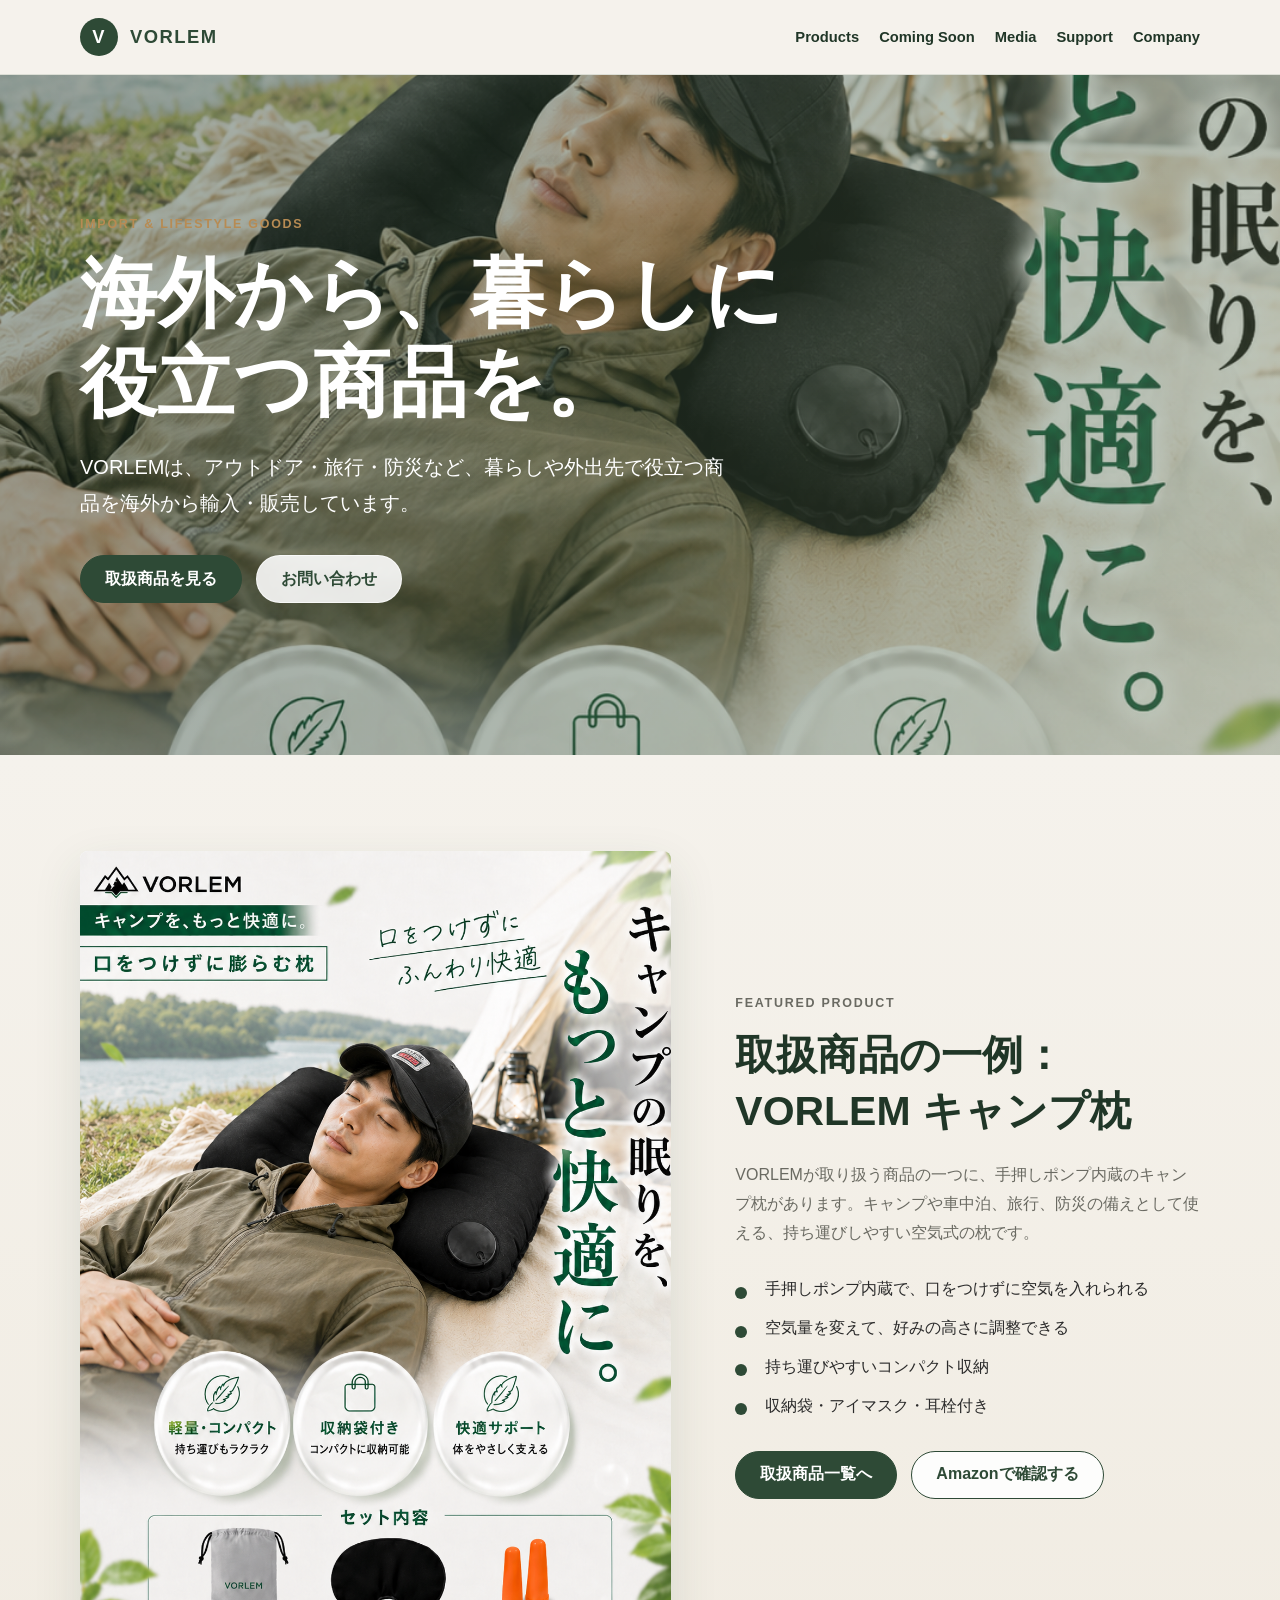
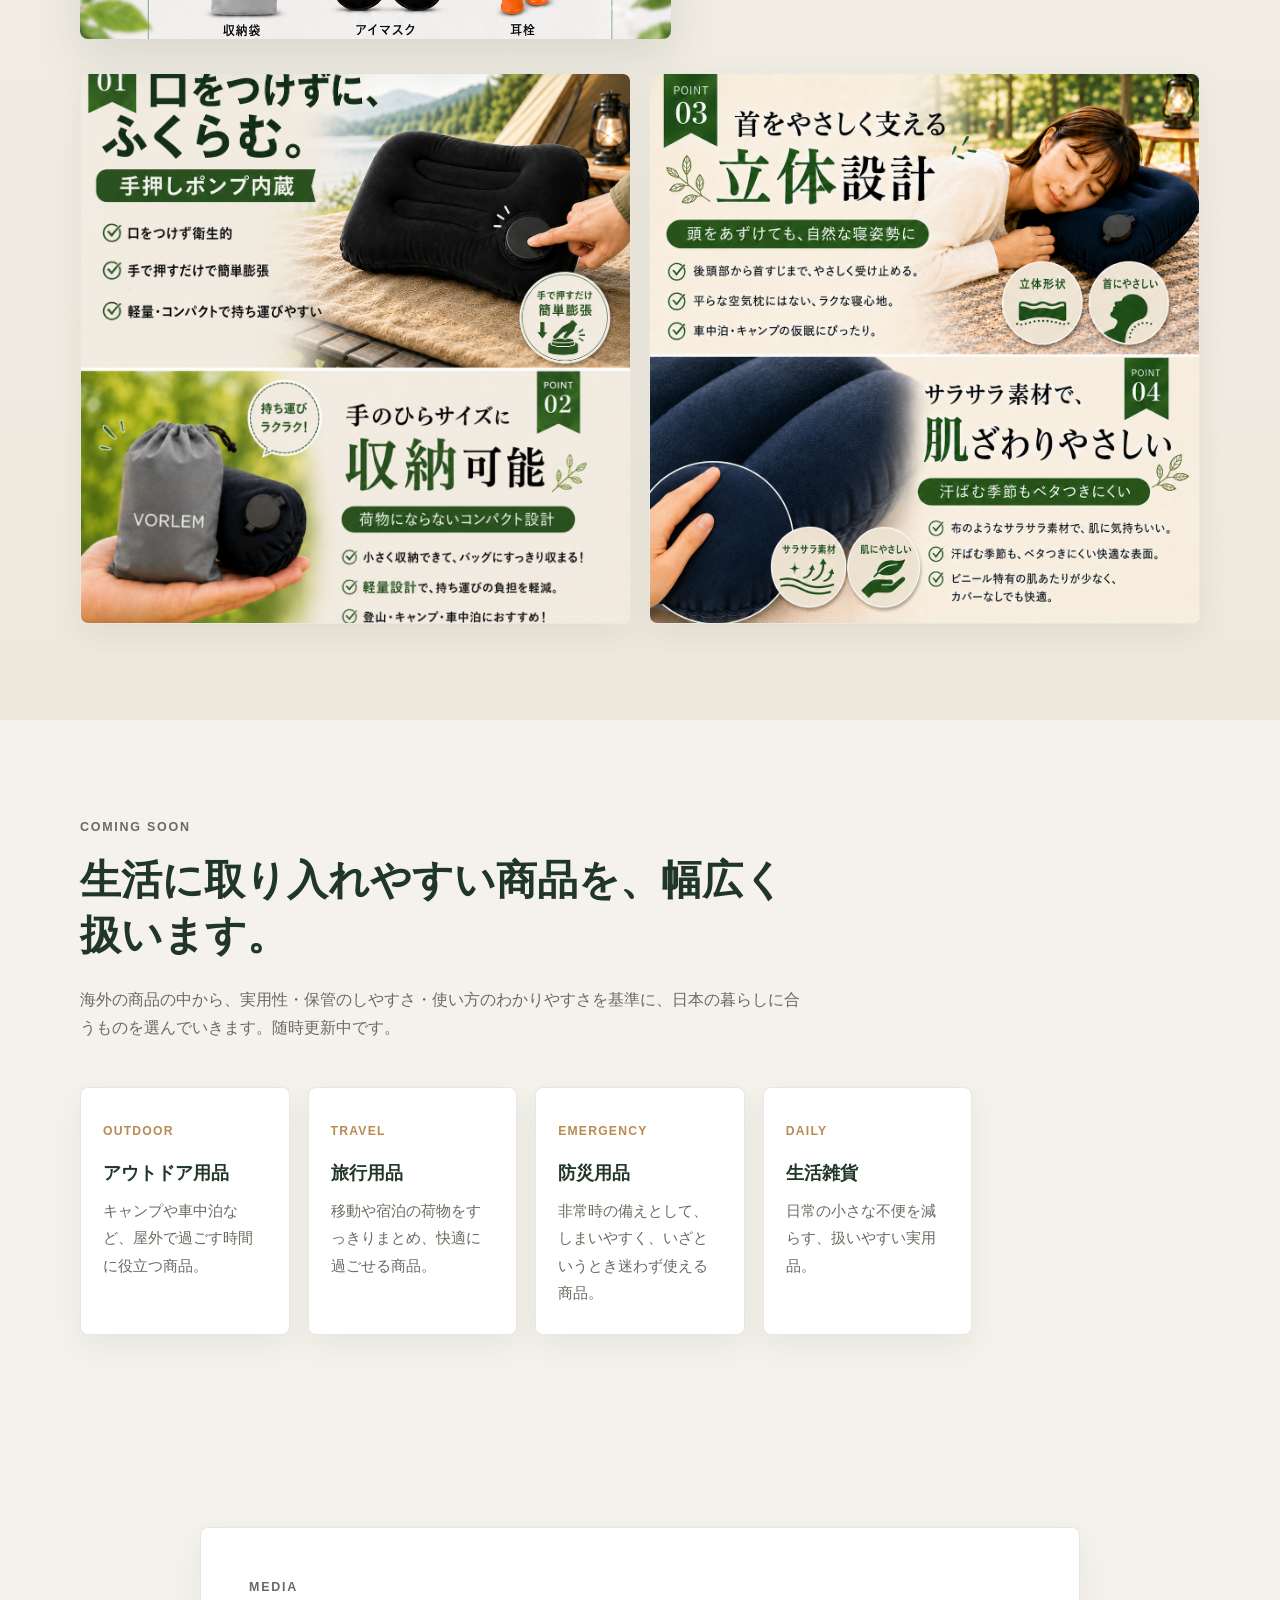
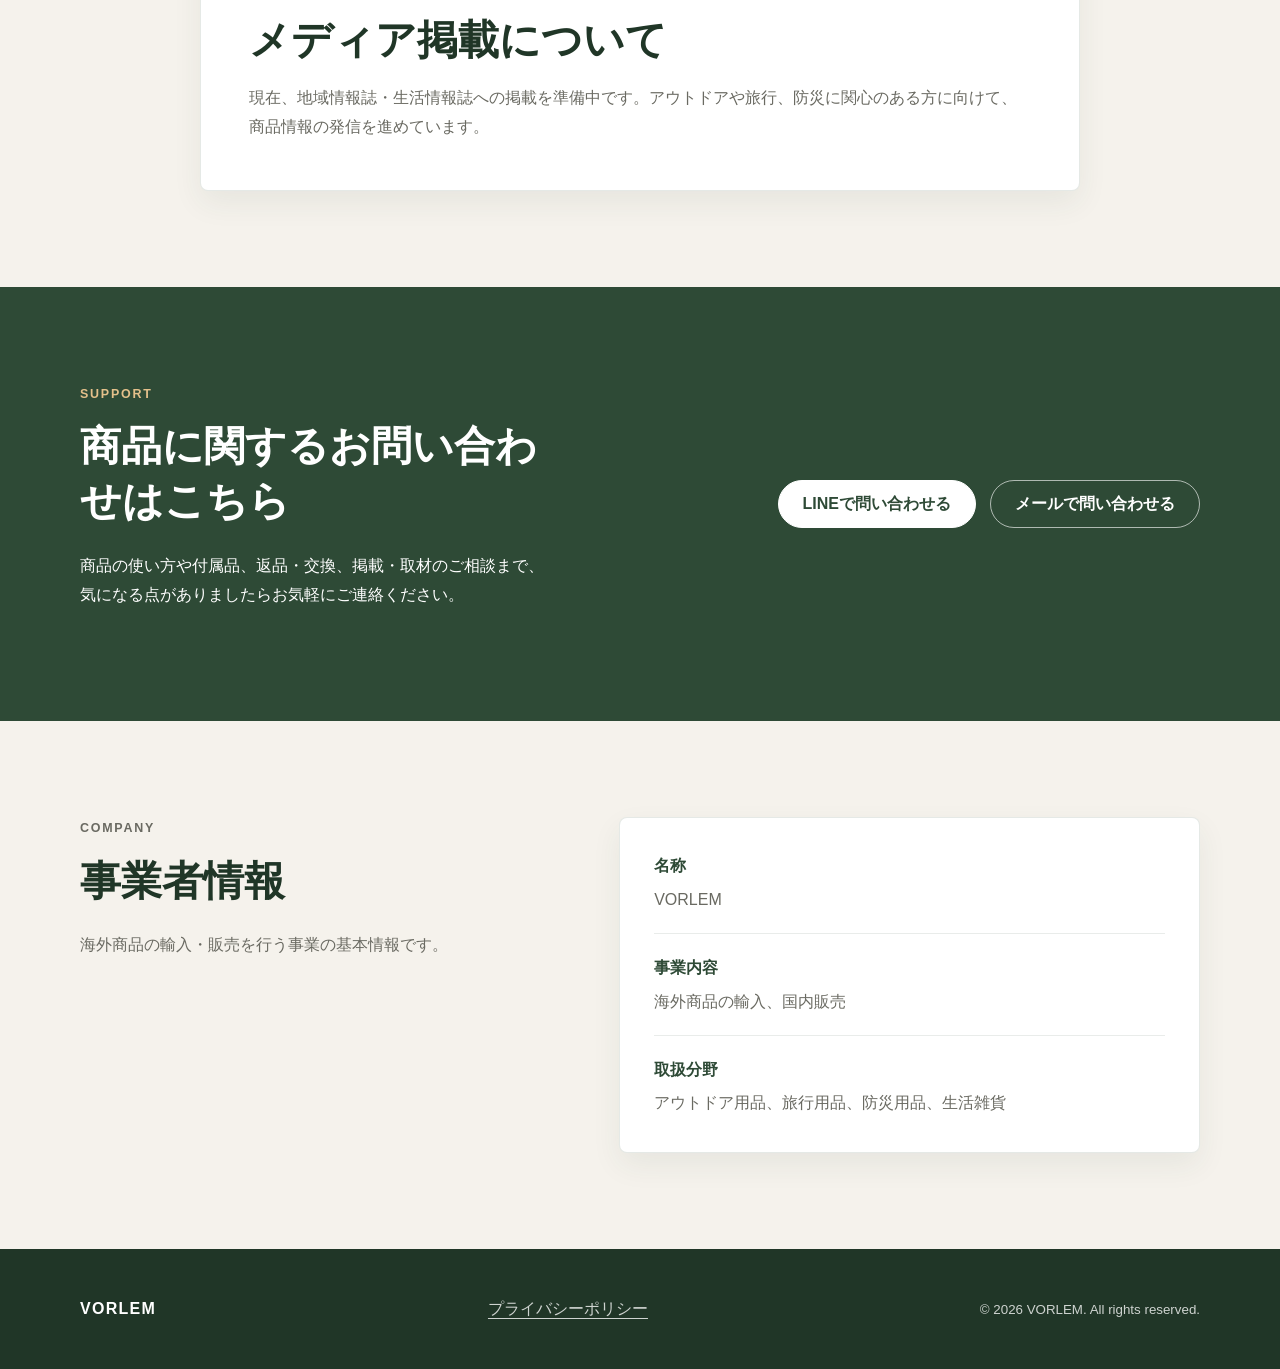
==== commit a7bf1786: "Tune product image and coming soon copy" ====
--- a/index.html
+++ b/index.html
@@ -17,7 +17,7 @@
       </a>
       <nav class="site-nav" aria-label="サイト内メニュー">
         <a href="products.html">Products</a>
-        <a href="#business">Business</a>
+        <a href="#business">Coming Soon</a>
         <a href="#media">Media</a>
         <a href="#support">Support</a>
         <a href="#company">Company</a>
@@ -75,9 +75,9 @@
     <section class="section scene-section" id="business">
       <div class="container">
         <div class="section-heading">
-          <p class="section-label">Business</p>
+          <p class="section-label">Coming Soon</p>
           <h2>生活に取り入れやすい商品を、幅広く扱います。</h2>
-          <p>海外の商品の中から、実用性・保管のしやすさ・使い方のわかりやすさを基準に、日本の暮らしに合うものを選んでいます。</p>
+          <p>海外の商品の中から、実用性・保管のしやすさ・使い方のわかりやすさを基準に、日本の暮らしに合うものを選んでいきます。随時更新中です。</p>
         </div>
         <div class="scene-grid">
           <article class="scene-card">
--- a/style.css
+++ b/style.css
@@ -258,6 +258,10 @@
   background: linear-gradient(180deg, var(--sand), #EEE8DC);
 }
 
+.product-section .product-layout {
+  grid-template-columns: minmax(0, 1.12fr) minmax(0, 0.88fr);
+}
+
 .image-frame {
   position: relative;
   min-height: 420px;
@@ -310,6 +314,10 @@
   background: var(--white);
 }
 
+.product-image {
+  max-width: 760px;
+}
+
 .check-list {
   display: grid;
   gap: 10px;
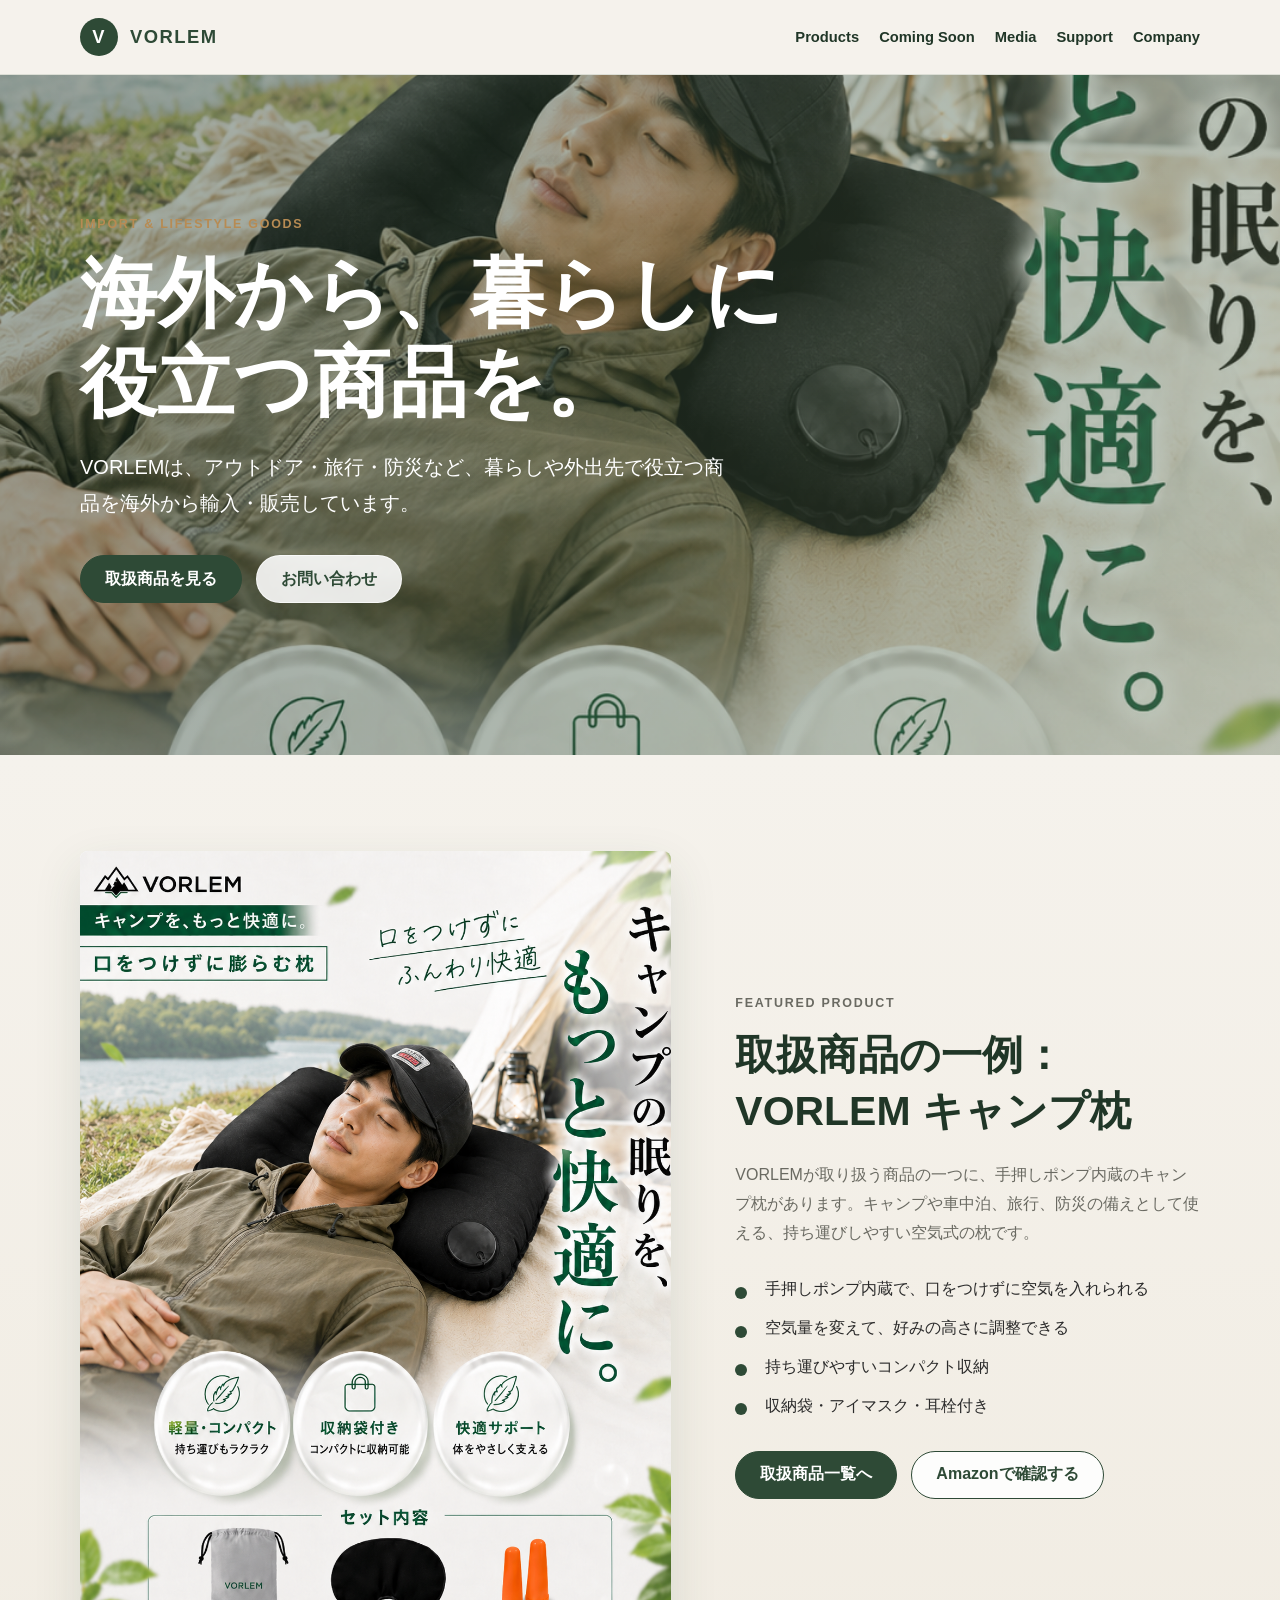
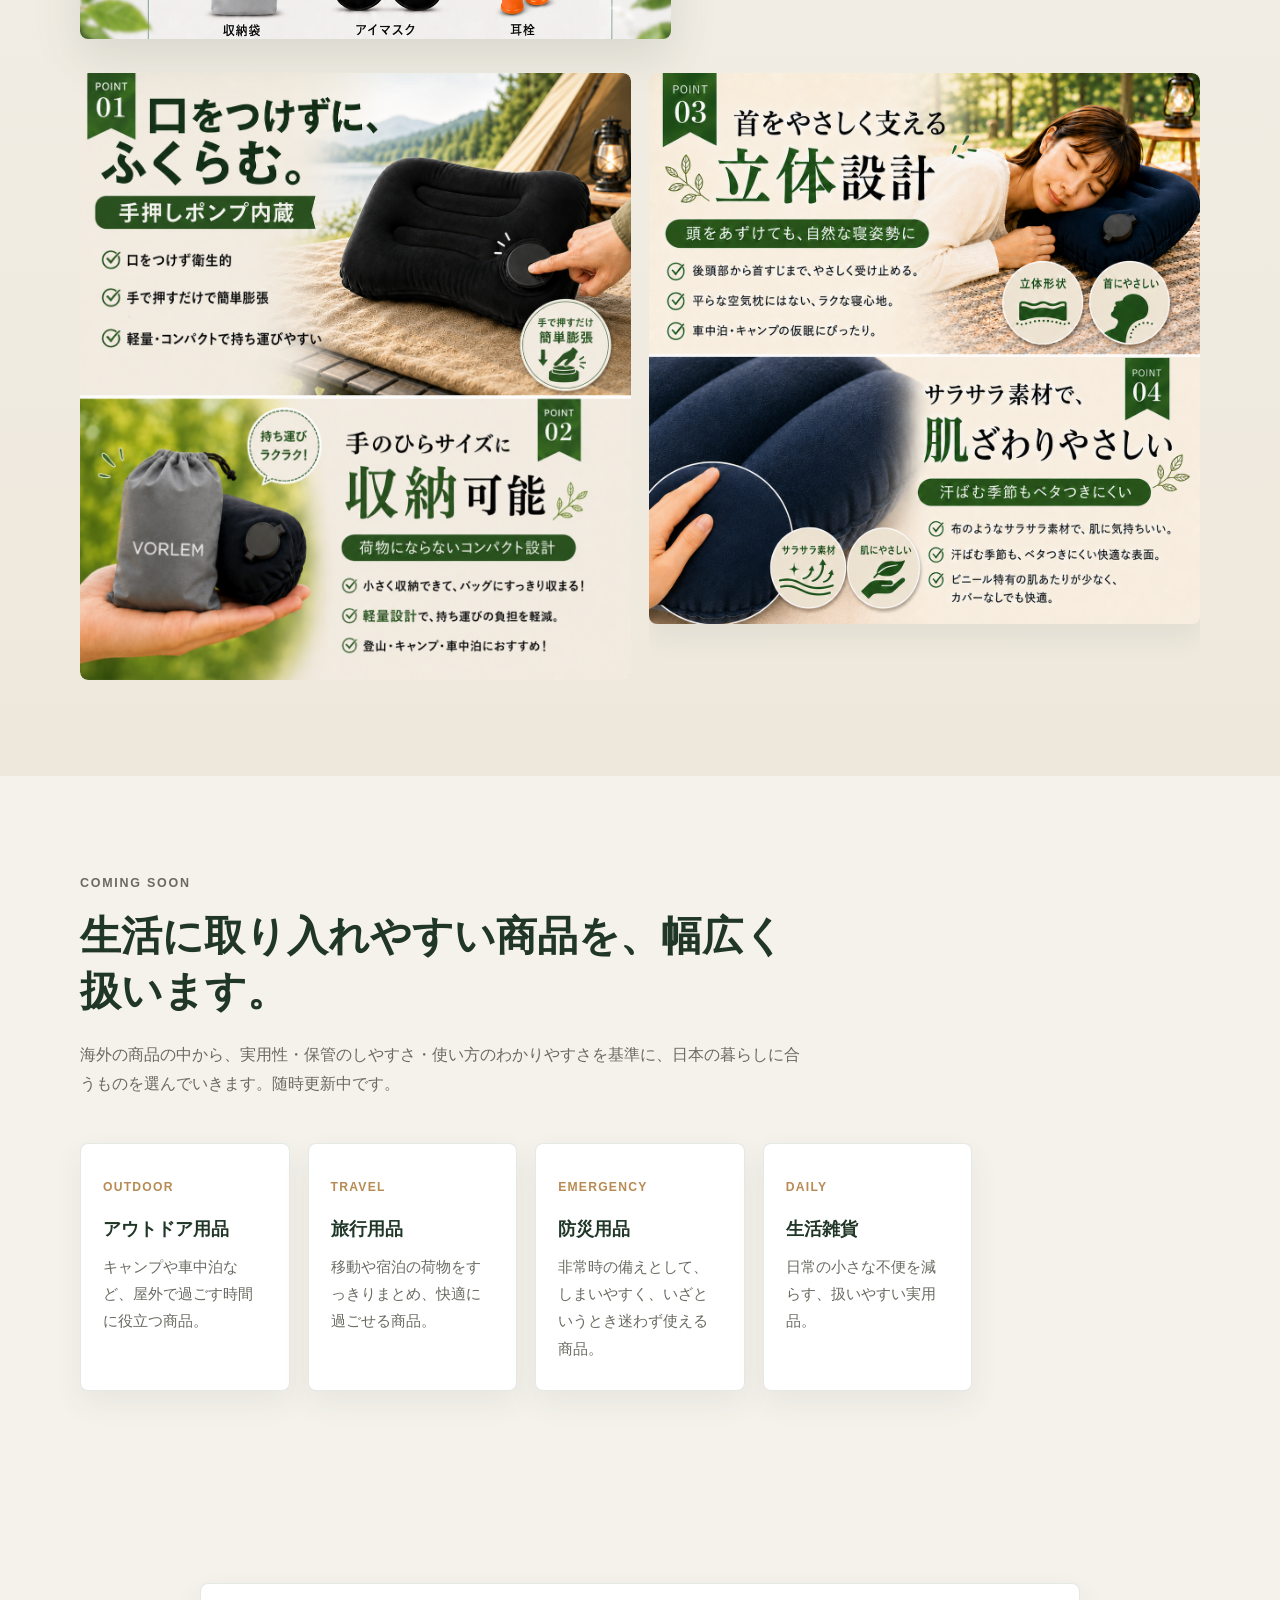
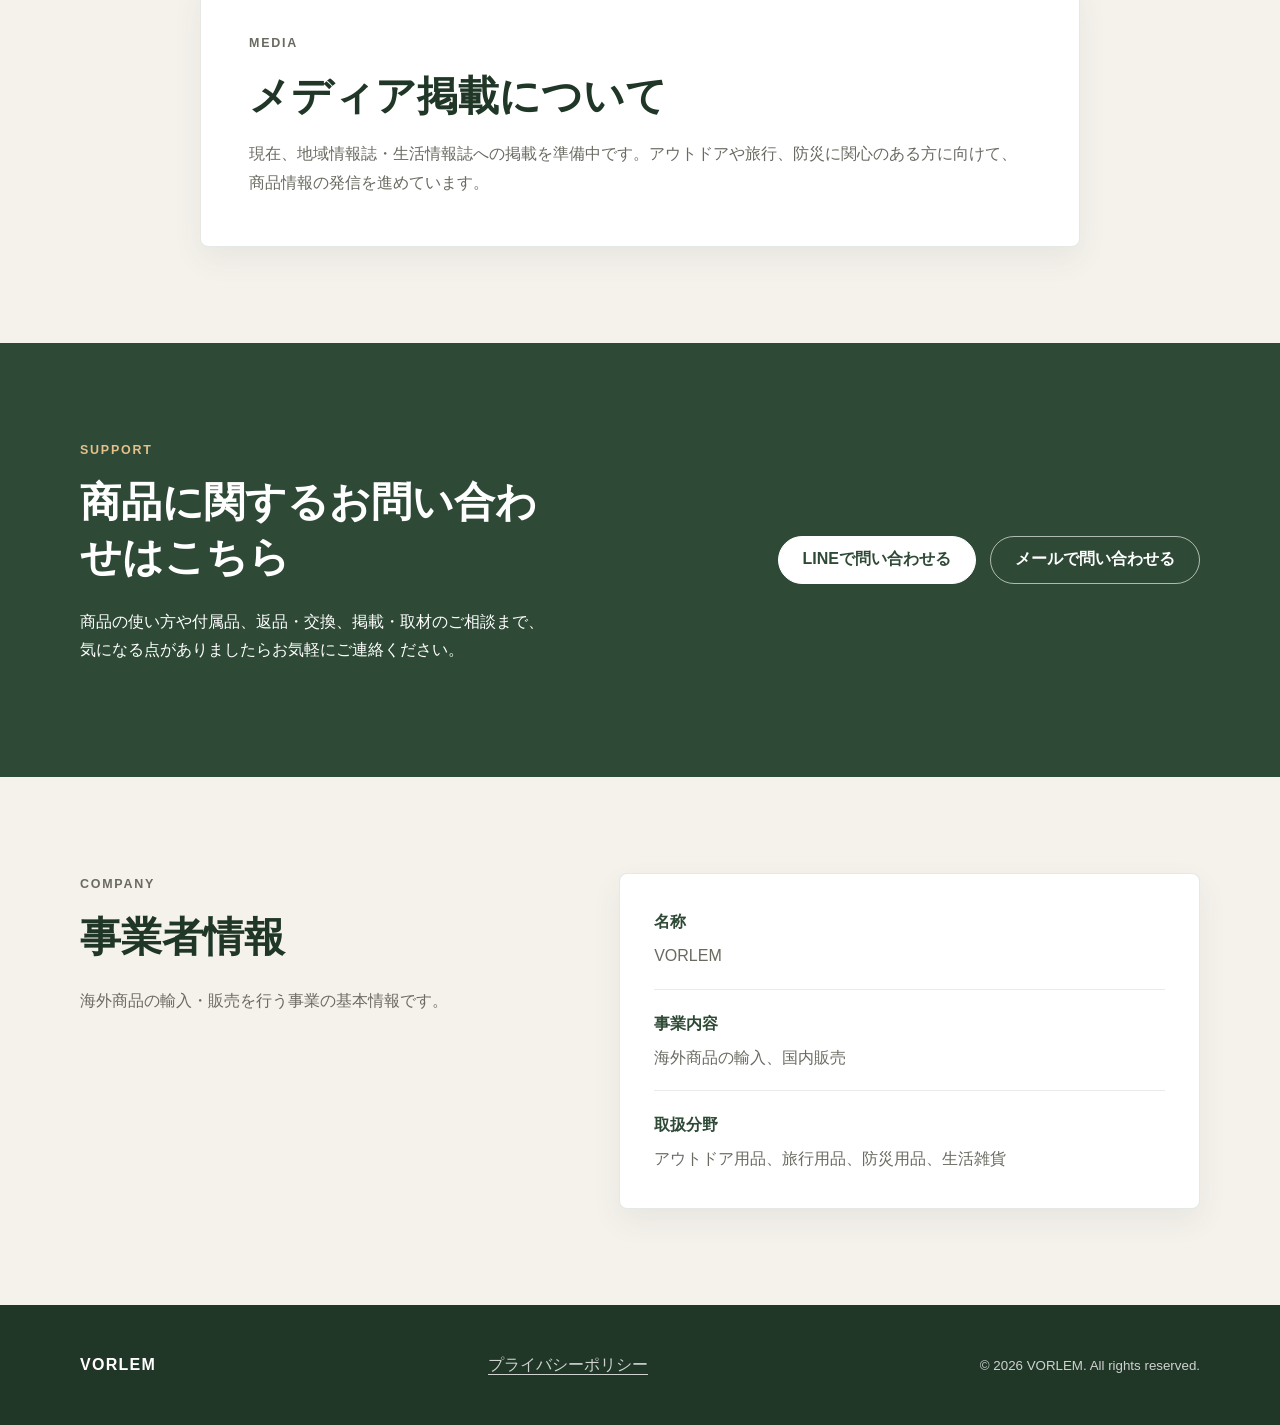
==== commit 2f06da04: "Remove gallery card background" ====
--- a/index.html
+++ b/index.html
@@ -5,7 +5,7 @@
   <meta name="viewport" content="width=device-width, initial-scale=1.0">
   <title>VORLEM | 海外商品の輸入・販売</title>
   <meta name="description" content="VORLEMは、海外から暮らしや外出先で役立つ商品を輸入・販売する事業です。アウトドア用品、旅行用品、防災用品など、日常で使いやすい商品を取り扱っています。">
-  <link rel="stylesheet" href="style.css">
+  <link rel="stylesheet" href="style.css?v=20260621-2">
 </head>
 <body>
   <header class="site-header">
--- a/style.css
+++ b/style.css
@@ -352,17 +352,20 @@
 .product-gallery figure {
   margin: 0;
   overflow: hidden;
-  border: 1px solid rgba(46, 74, 54, 0.12);
+  line-height: 0;
+  border: 0;
   border-radius: 8px;
-  background: var(--white);
+  background: transparent;
+  box-shadow: none;
+}
+
+.product-gallery img {
+  display: block;
+  width: 100%;
+  height: auto;
+  border-radius: 8px;
+  background: transparent;
   box-shadow: 0 12px 30px rgba(46, 74, 54, 0.07);
-}
-
-.product-gallery img {
-  width: 100%;
-  height: 100%;
-  aspect-ratio: 1 / 1;
-  object-fit: cover;
 }
 
 .list-gallery {
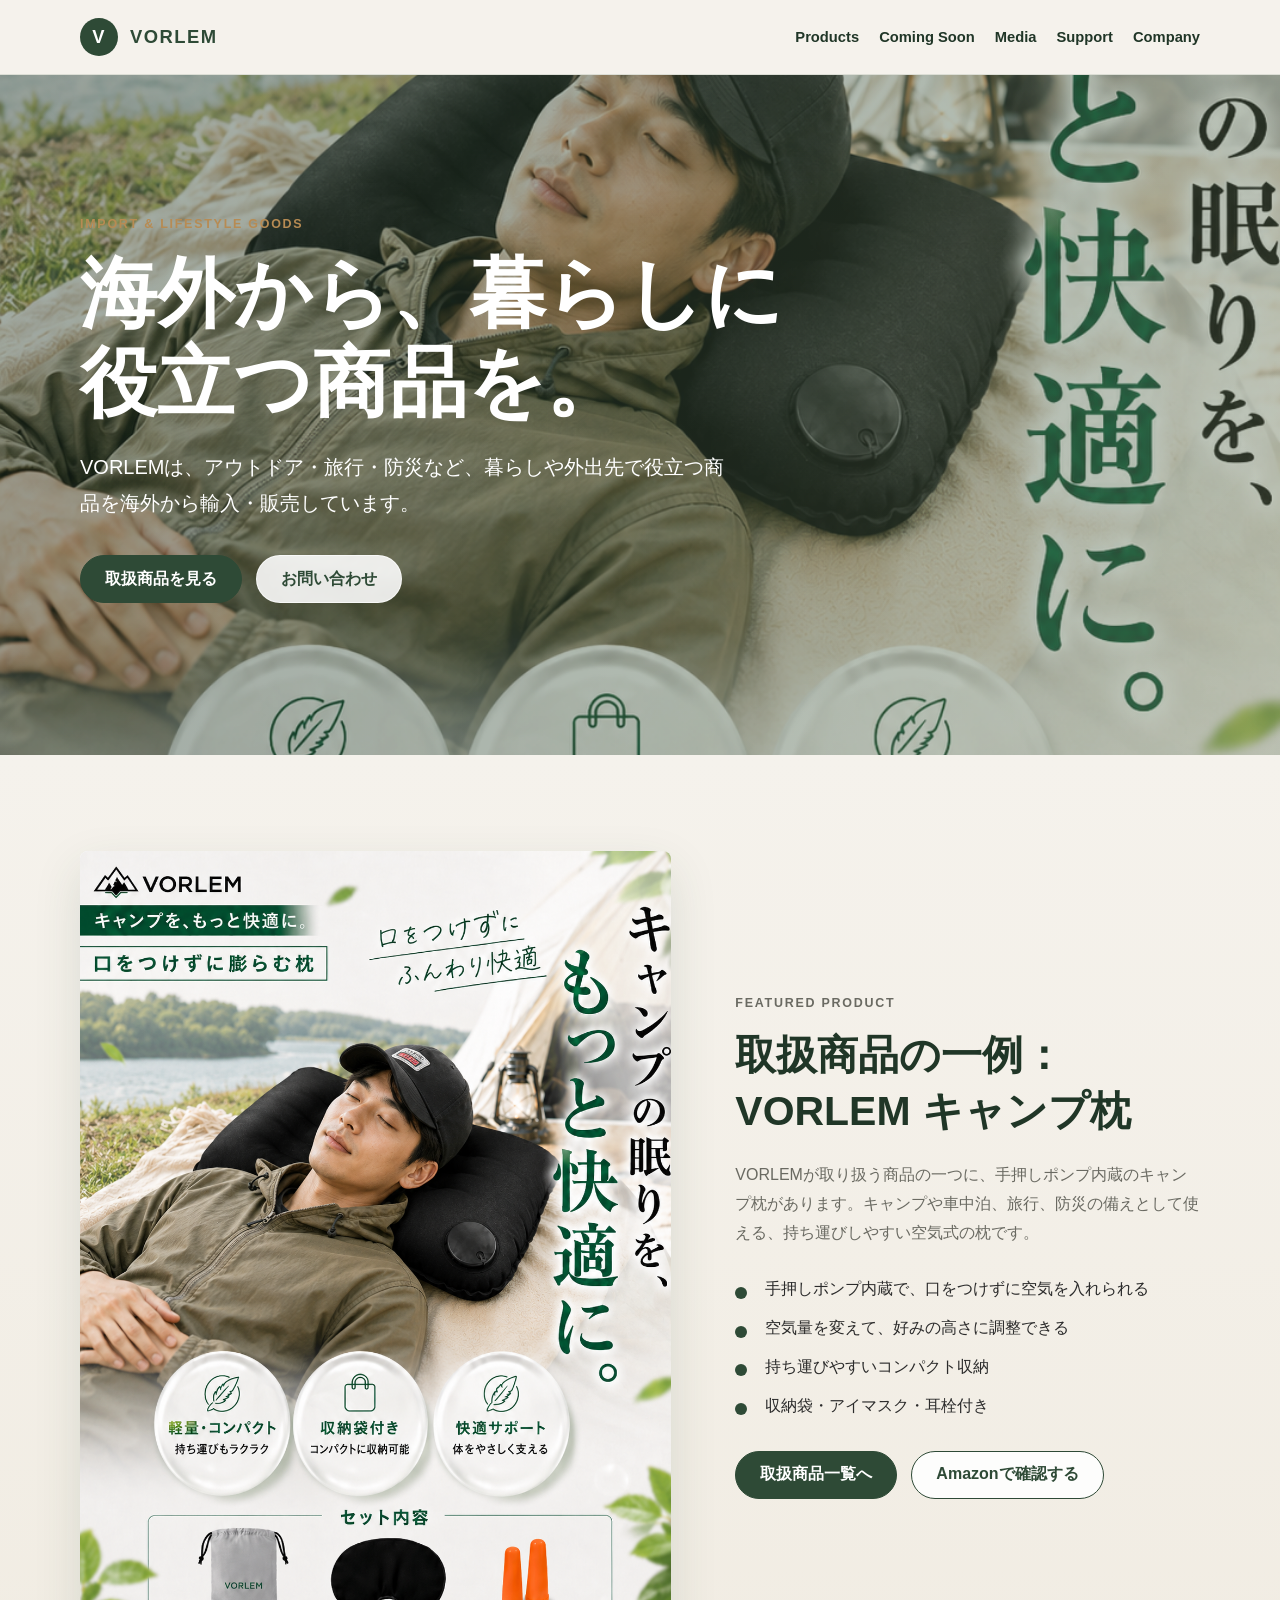
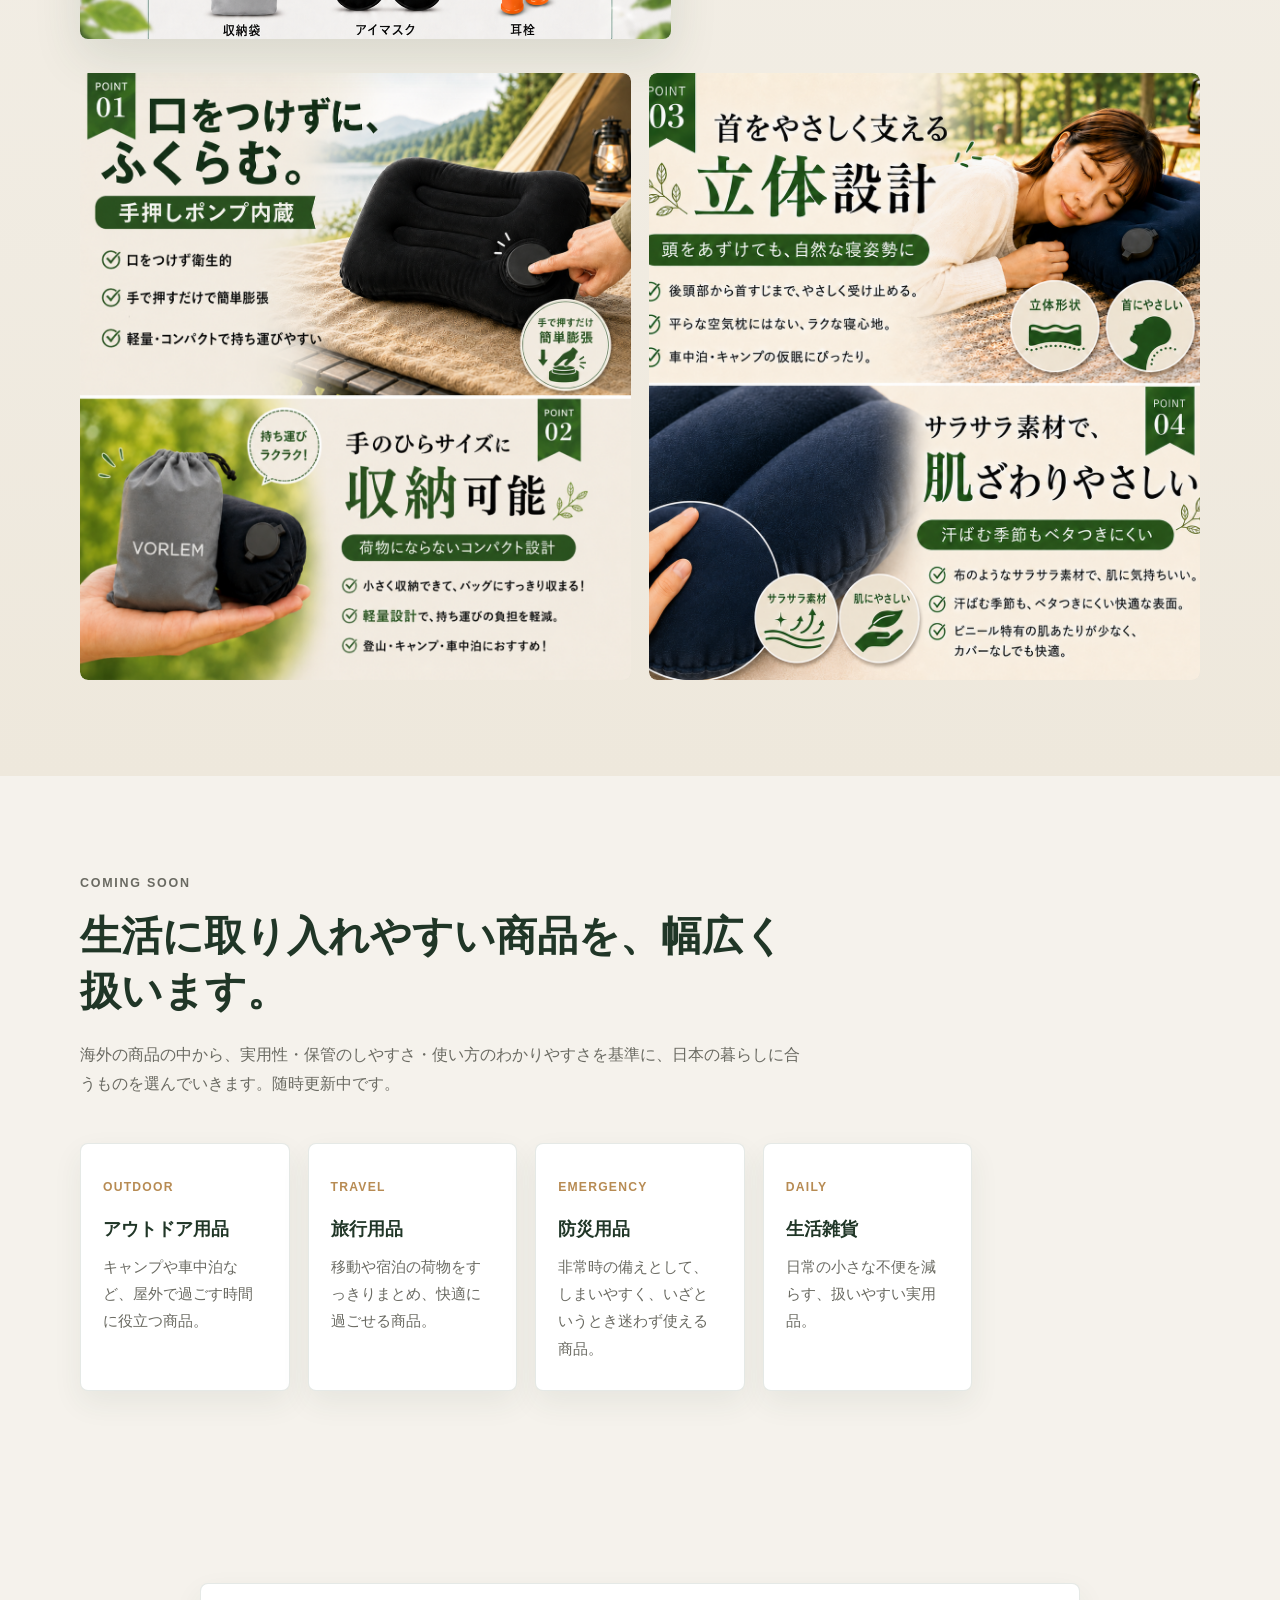
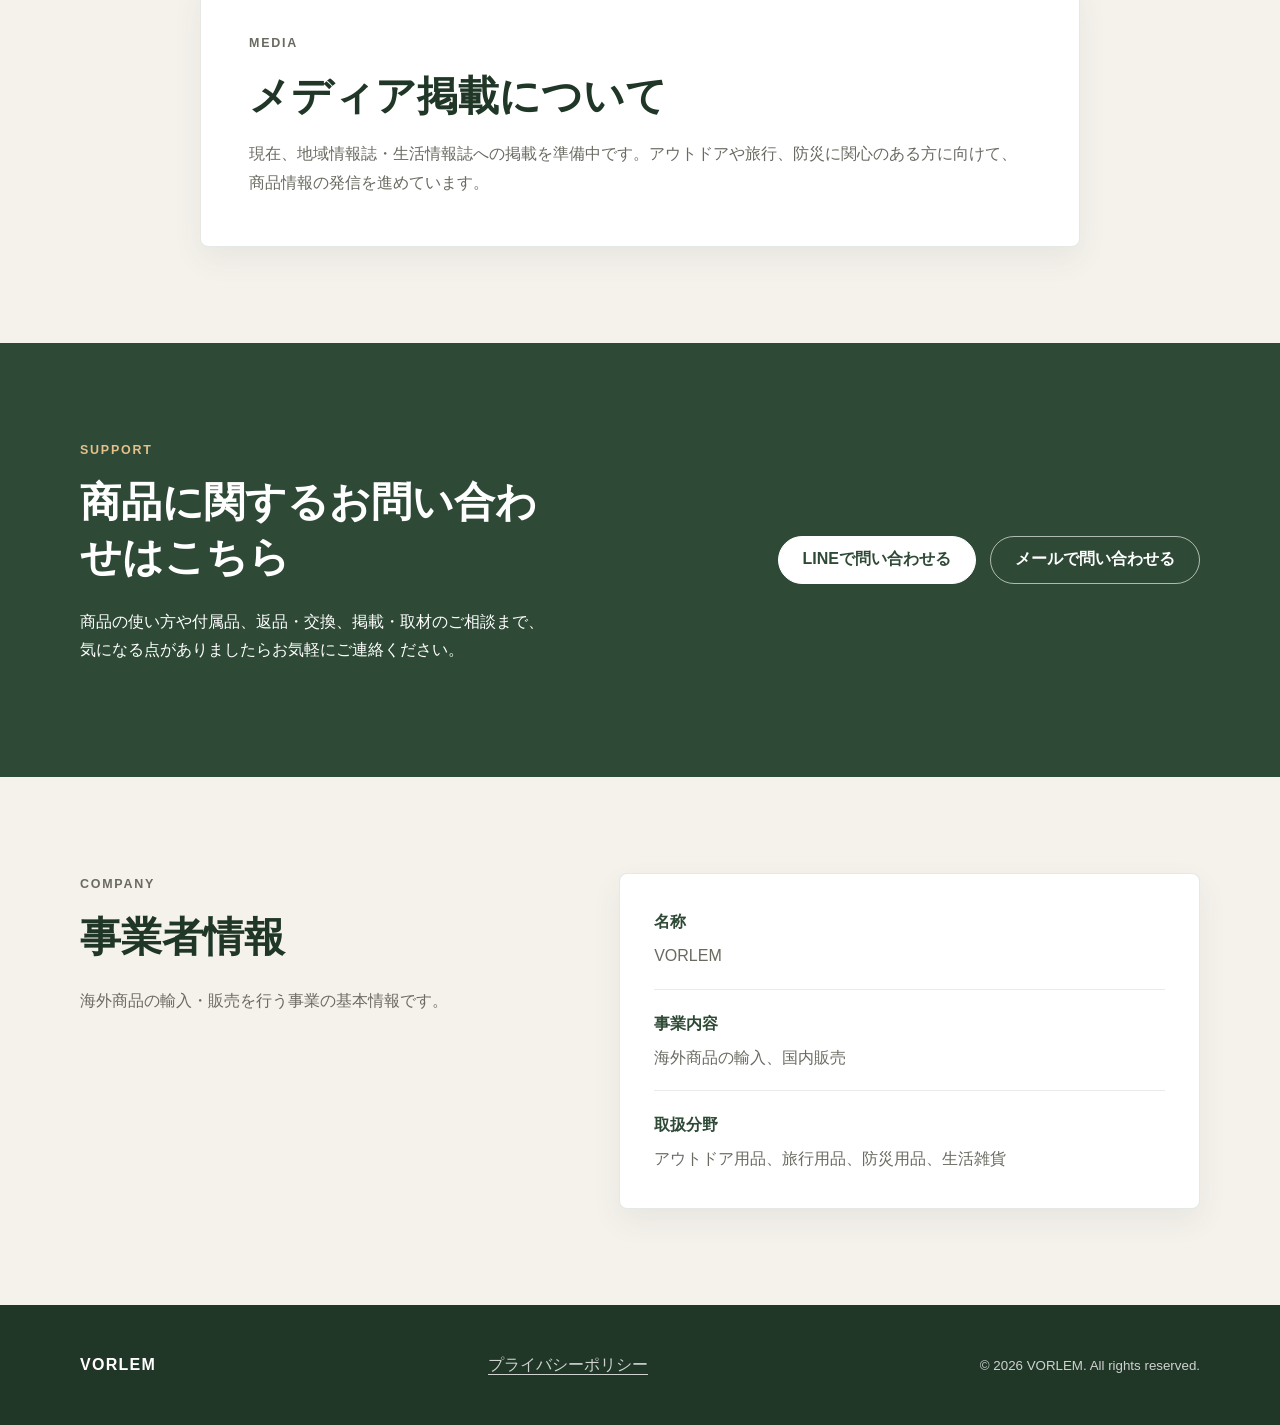
==== commit e7b7721f: "Match gallery image sizes" ====
--- a/index.html
+++ b/index.html
@@ -5,7 +5,7 @@
   <meta name="viewport" content="width=device-width, initial-scale=1.0">
   <title>VORLEM | 海外商品の輸入・販売</title>
   <meta name="description" content="VORLEMは、海外から暮らしや外出先で役立つ商品を輸入・販売する事業です。アウトドア用品、旅行用品、防災用品など、日常で使いやすい商品を取り扱っています。">
-  <link rel="stylesheet" href="style.css?v=20260621-2">
+  <link rel="stylesheet" href="style.css?v=20260621-3">
 </head>
 <body>
   <header class="site-header">
--- a/style.css
+++ b/style.css
@@ -350,6 +350,7 @@
 }
 
 .product-gallery figure {
+  aspect-ratio: 1195 / 1316;
   margin: 0;
   overflow: hidden;
   line-height: 0;
@@ -362,7 +363,9 @@
 .product-gallery img {
   display: block;
   width: 100%;
-  height: auto;
+  height: 100%;
+  object-fit: cover;
+  object-position: center;
   border-radius: 8px;
   background: transparent;
   box-shadow: 0 12px 30px rgba(46, 74, 54, 0.07);
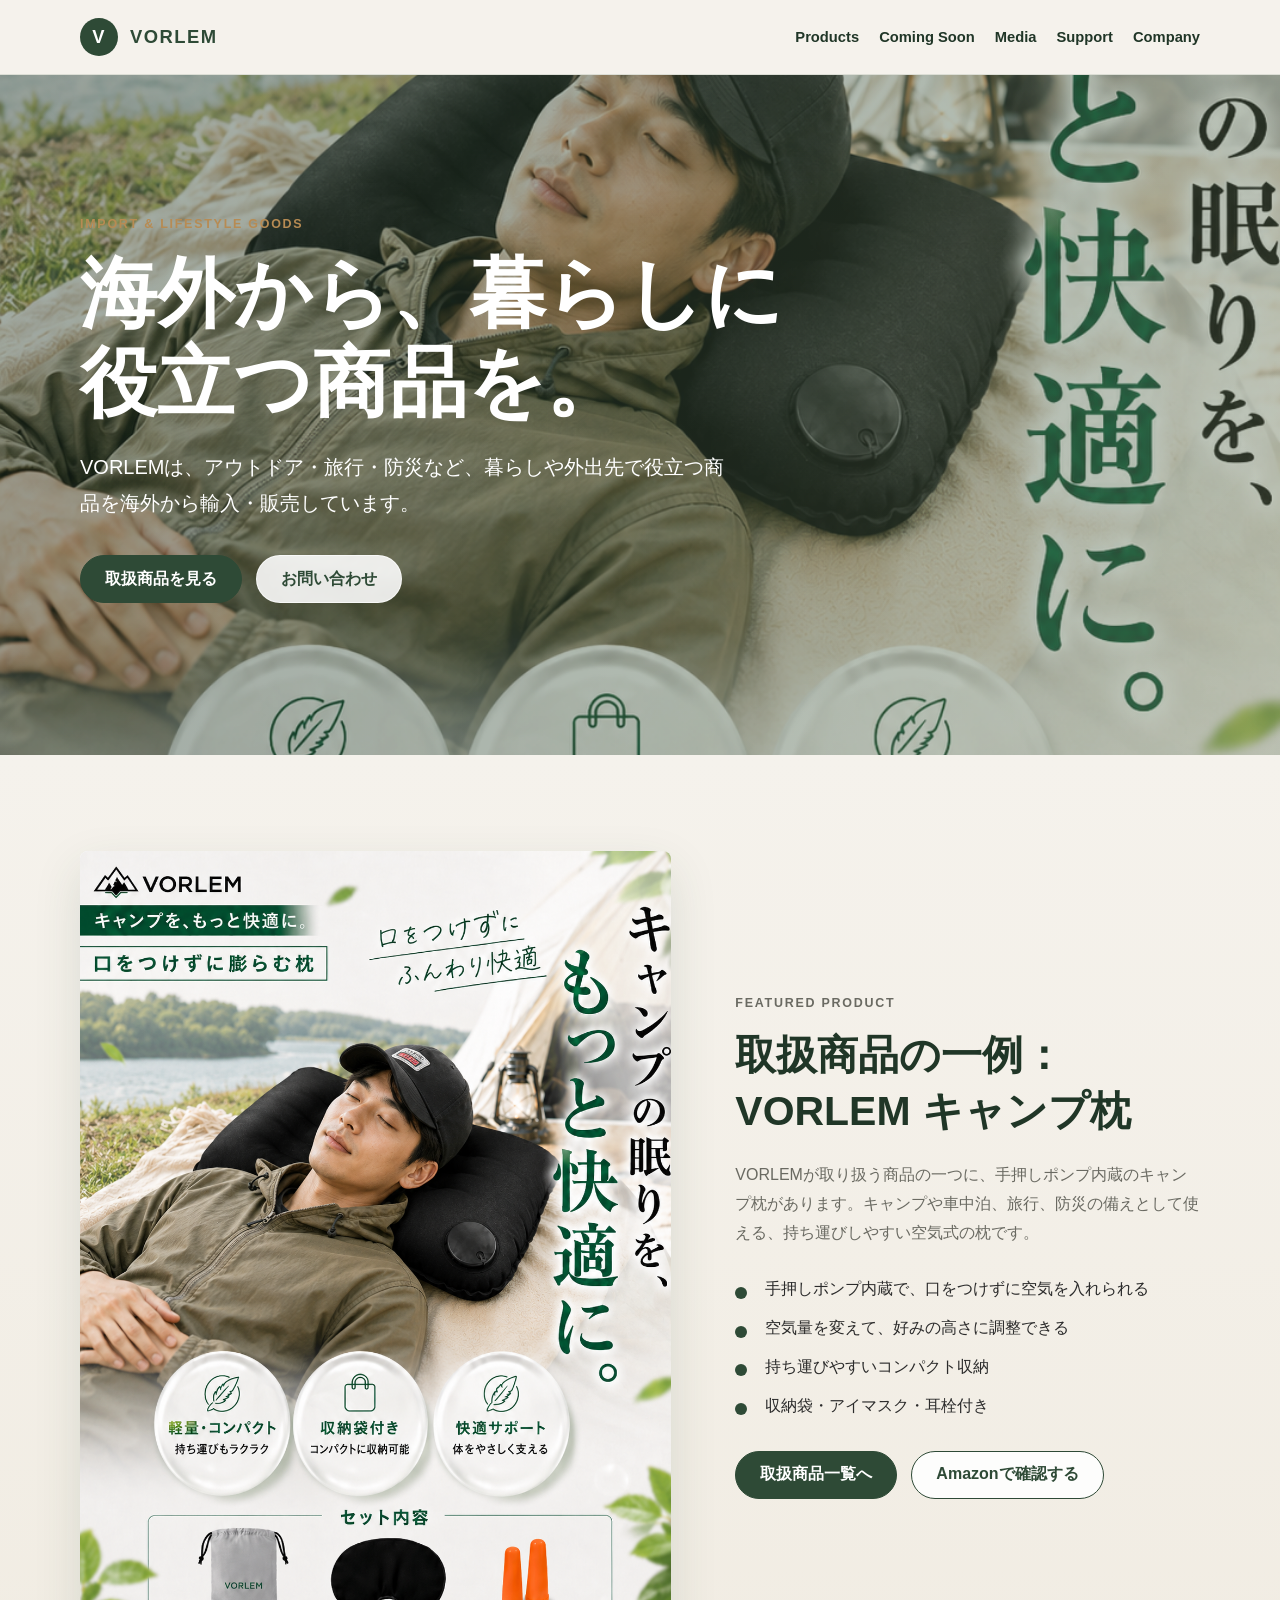
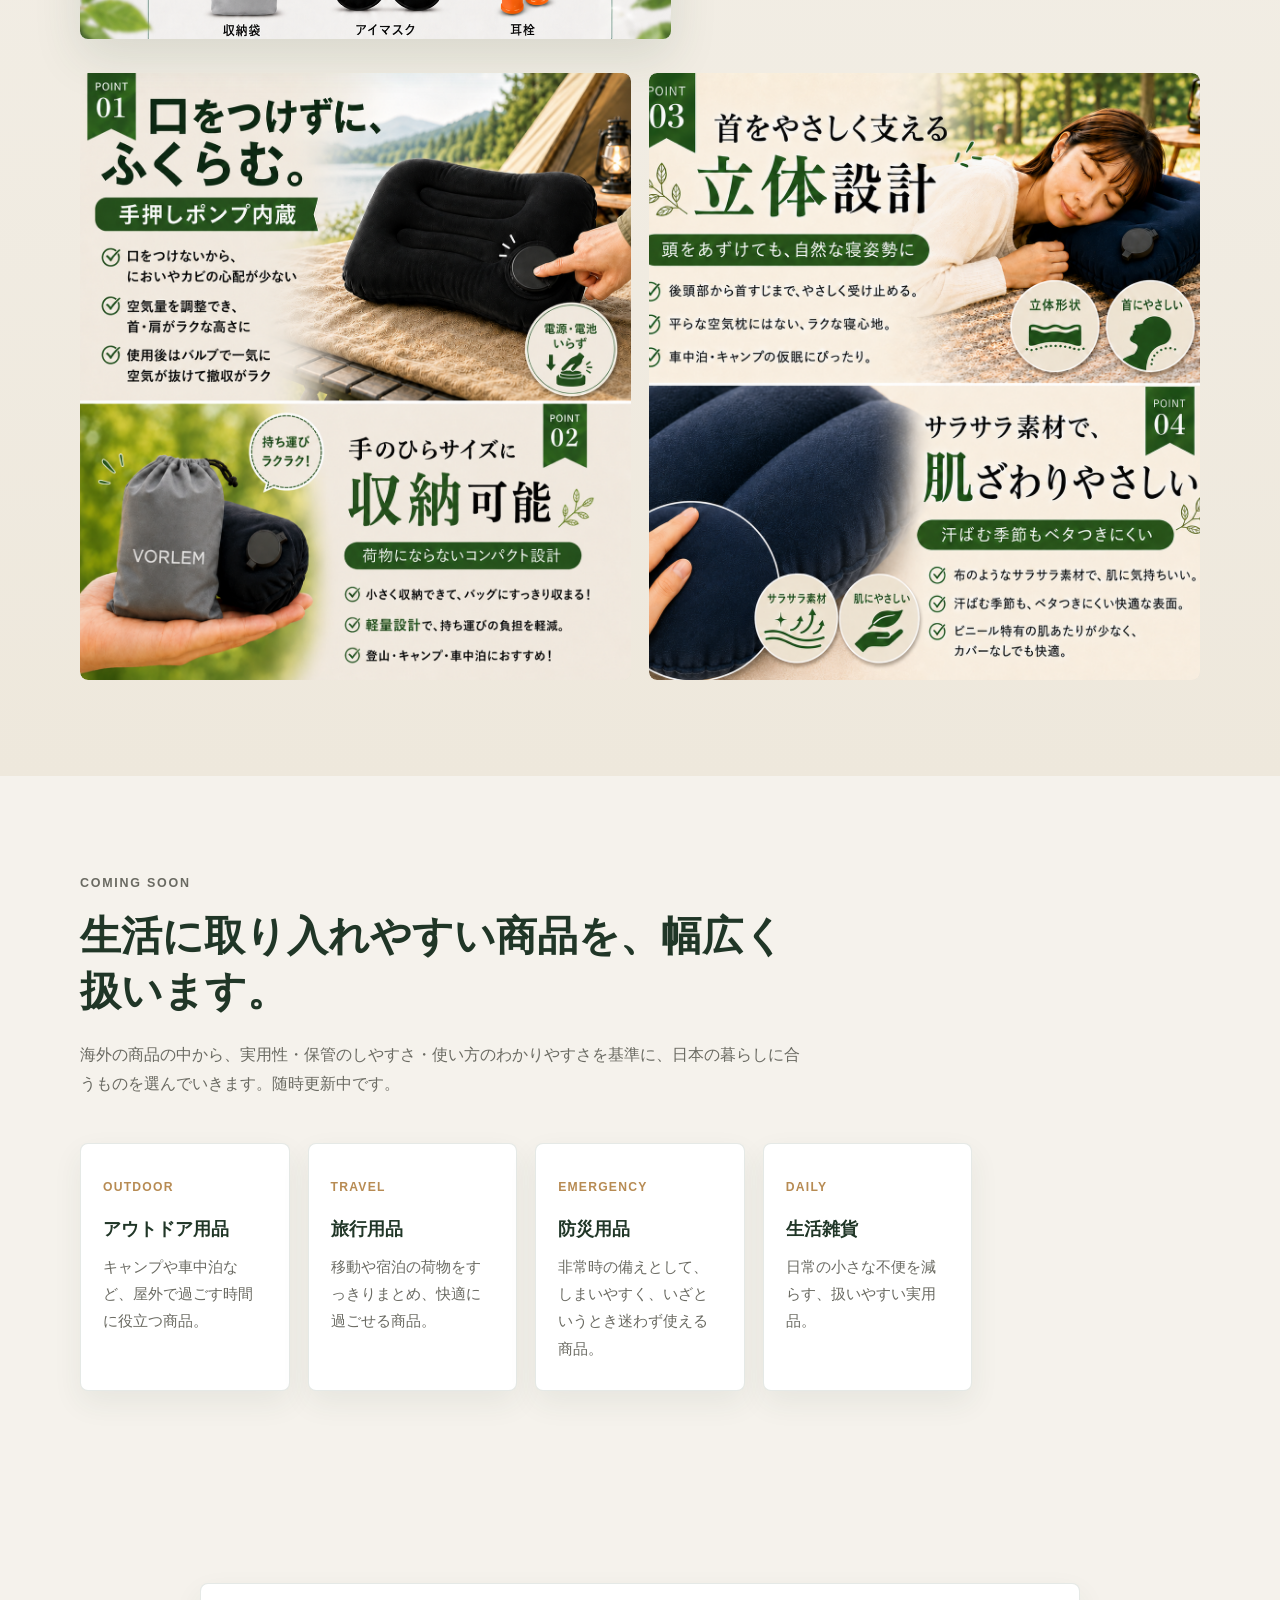
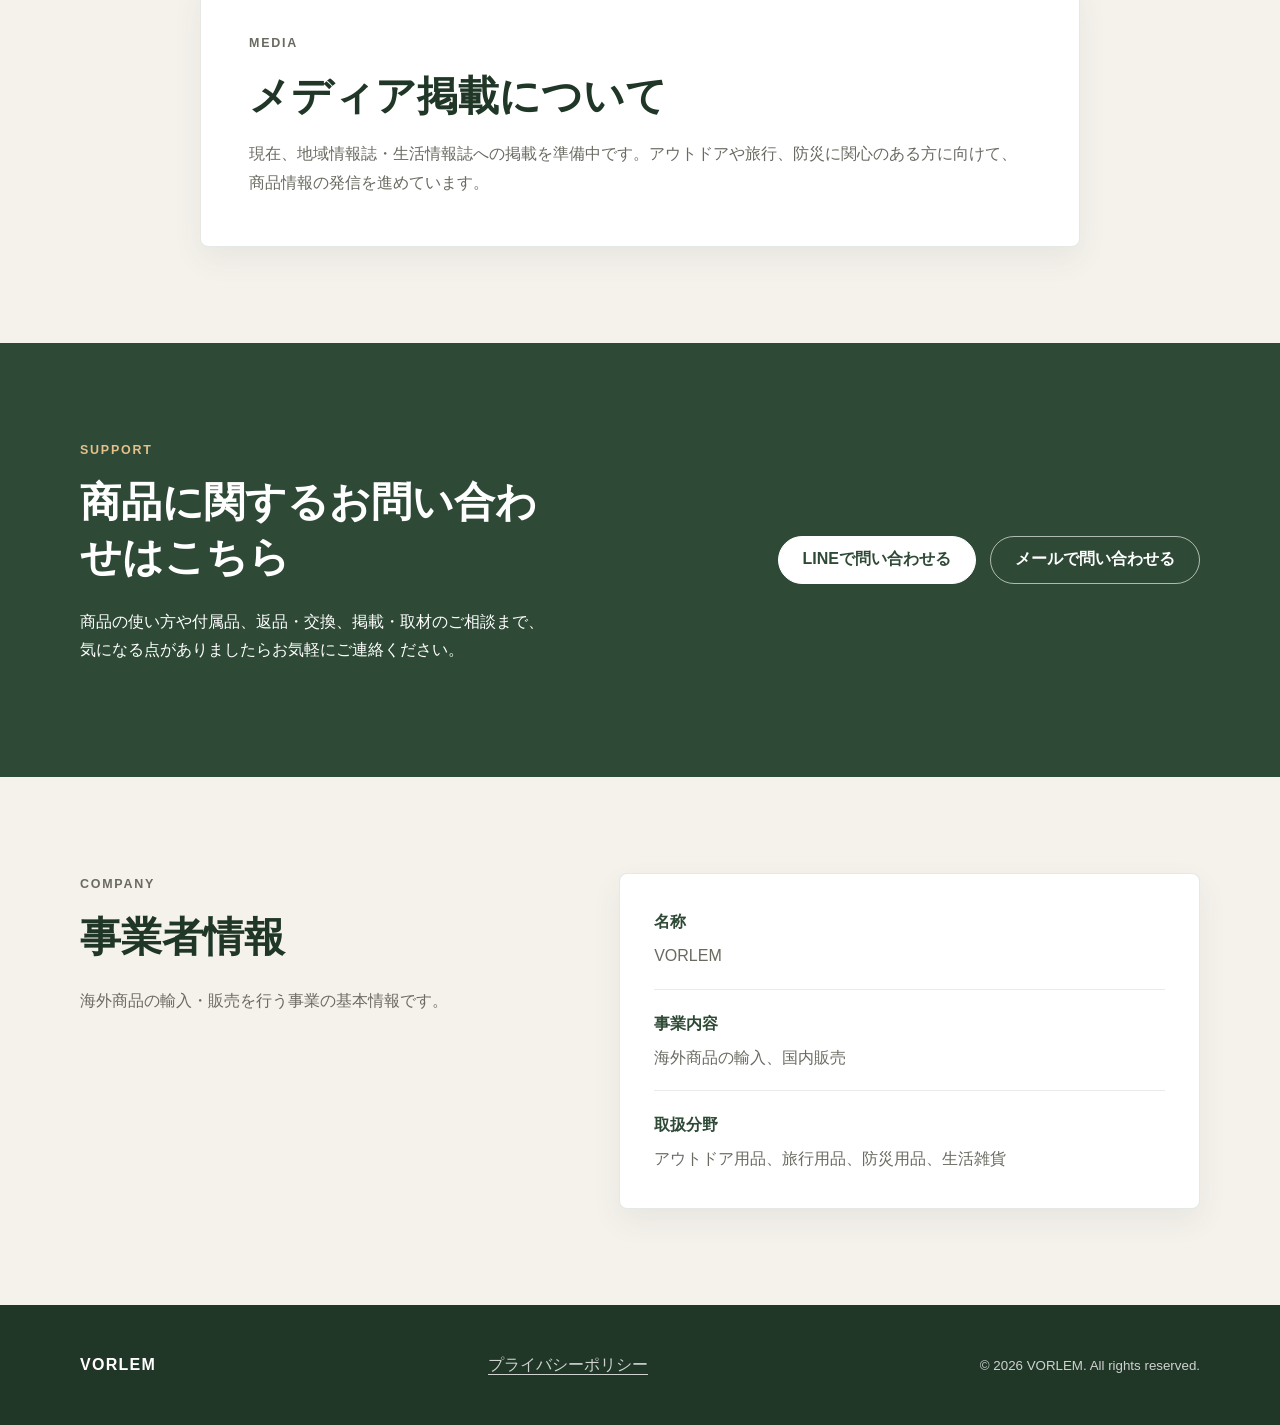
==== commit d0855261: "Replace pump storage product image" ====
--- a/index.html
+++ b/index.html
@@ -64,7 +64,7 @@
       </div>
       <div class="container product-gallery" aria-label="VORLEM キャンプ枕の詳細画像">
         <figure>
-          <img src="images/product-pump-storage.png" alt="手押しポンプ内蔵とコンパクト収納の説明画像">
+          <img src="images/product-pump-storage.png?v=20260621-2" alt="手押しポンプ内蔵とコンパクト収納の説明画像">
         </figure>
         <figure>
           <img src="images/product-comfort.png" alt="首を支える立体設計と肌ざわりの説明画像">
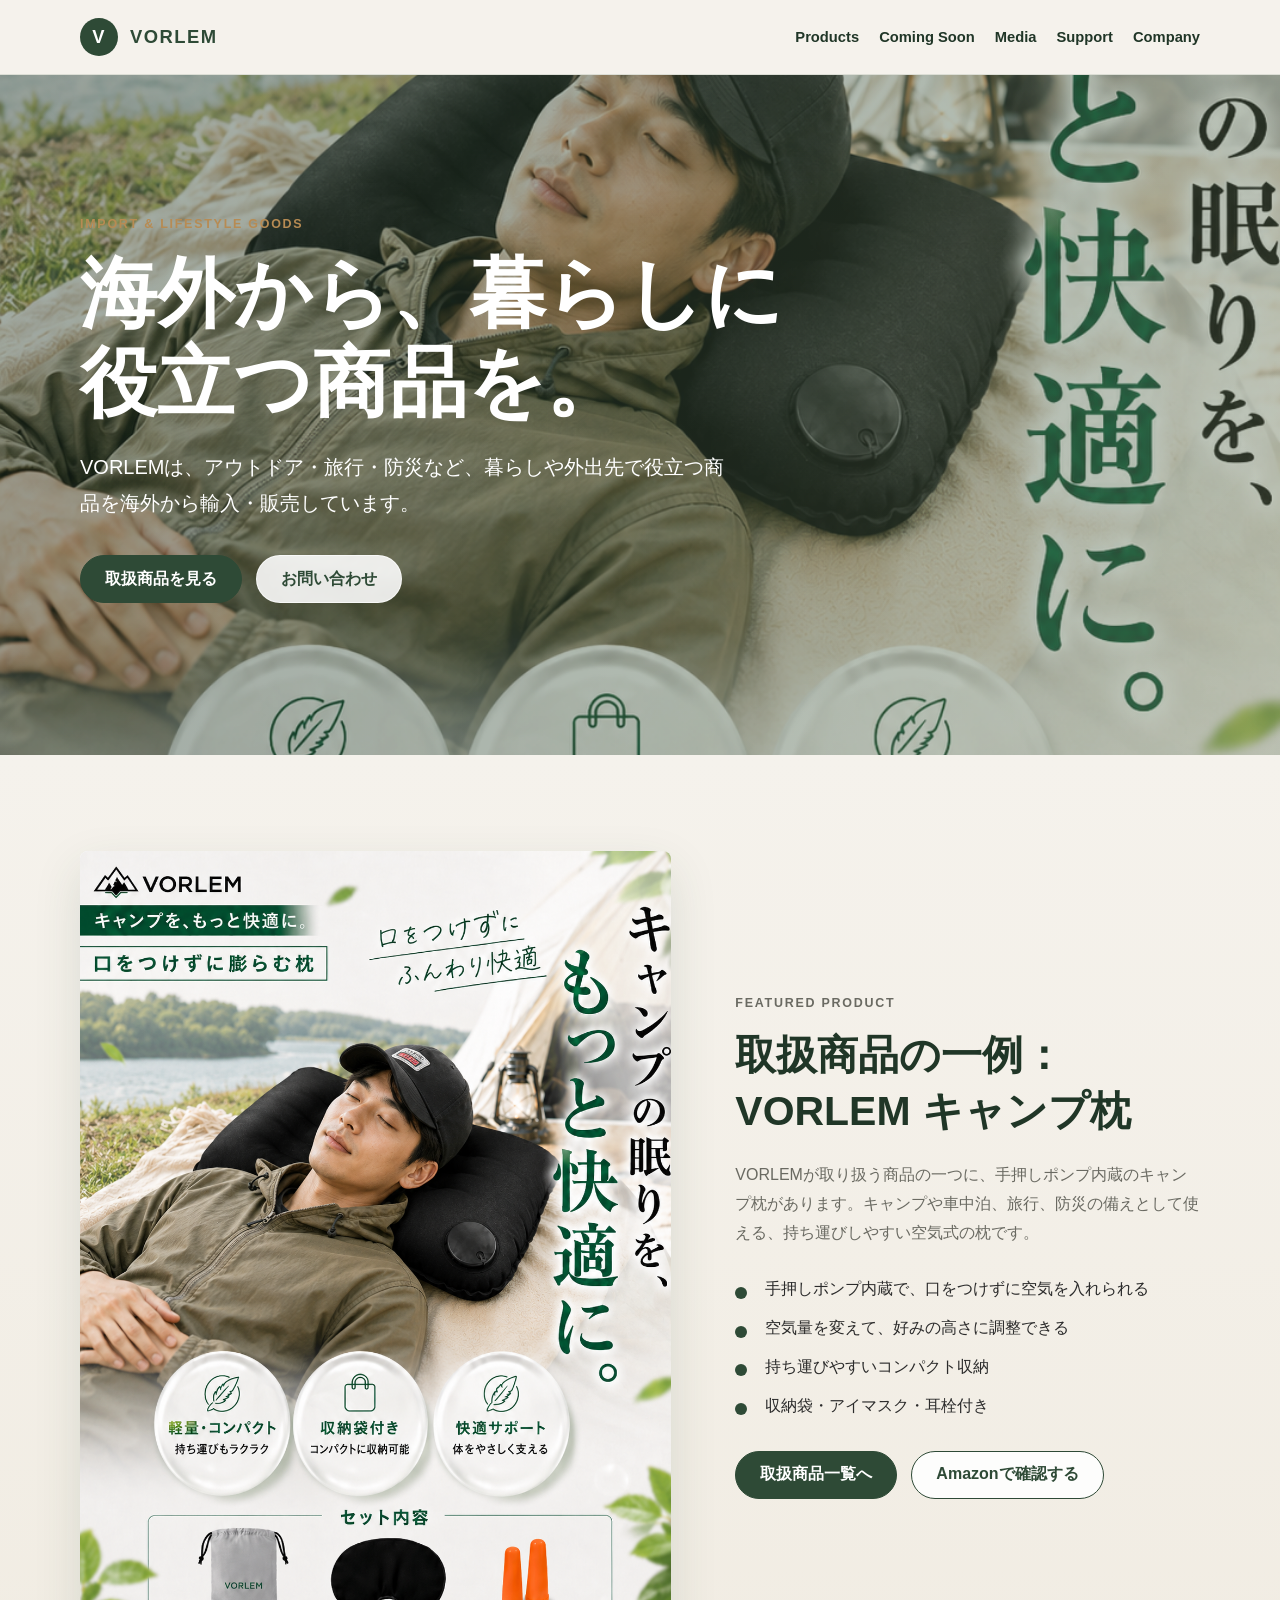
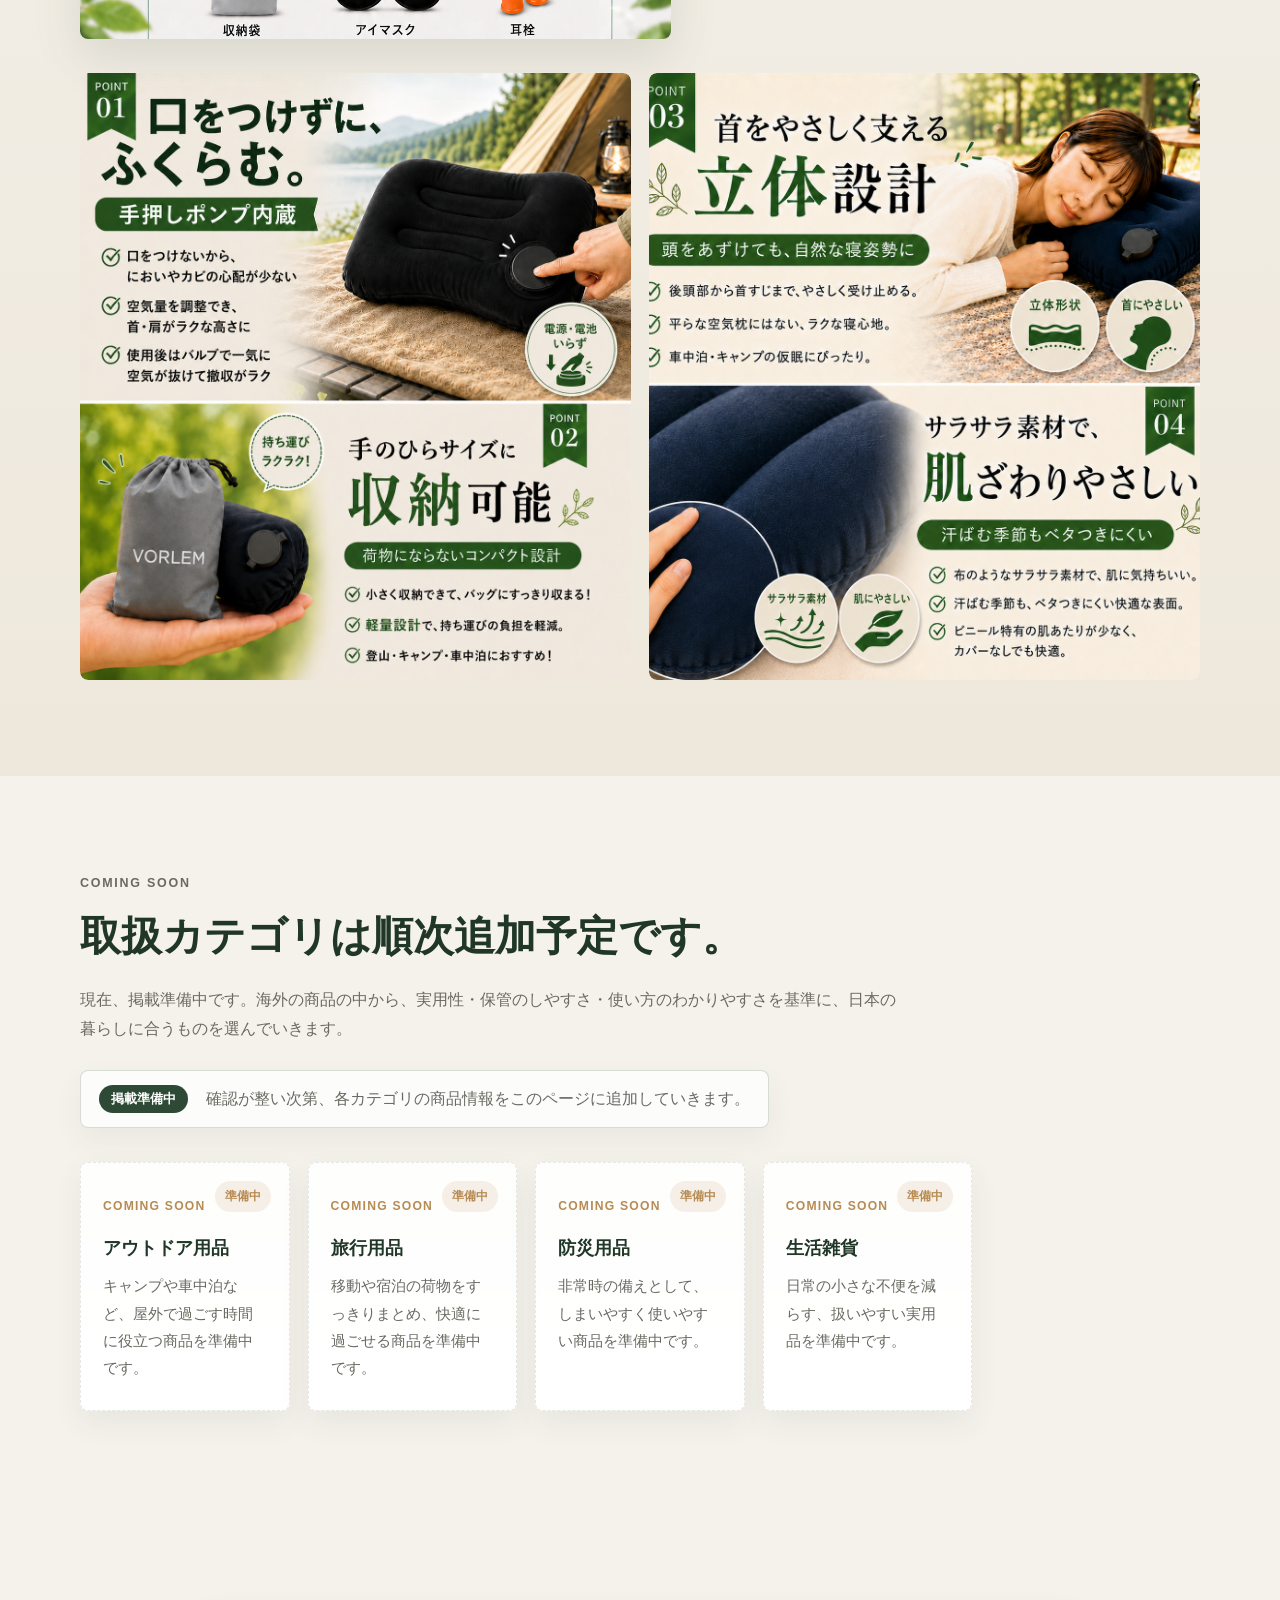
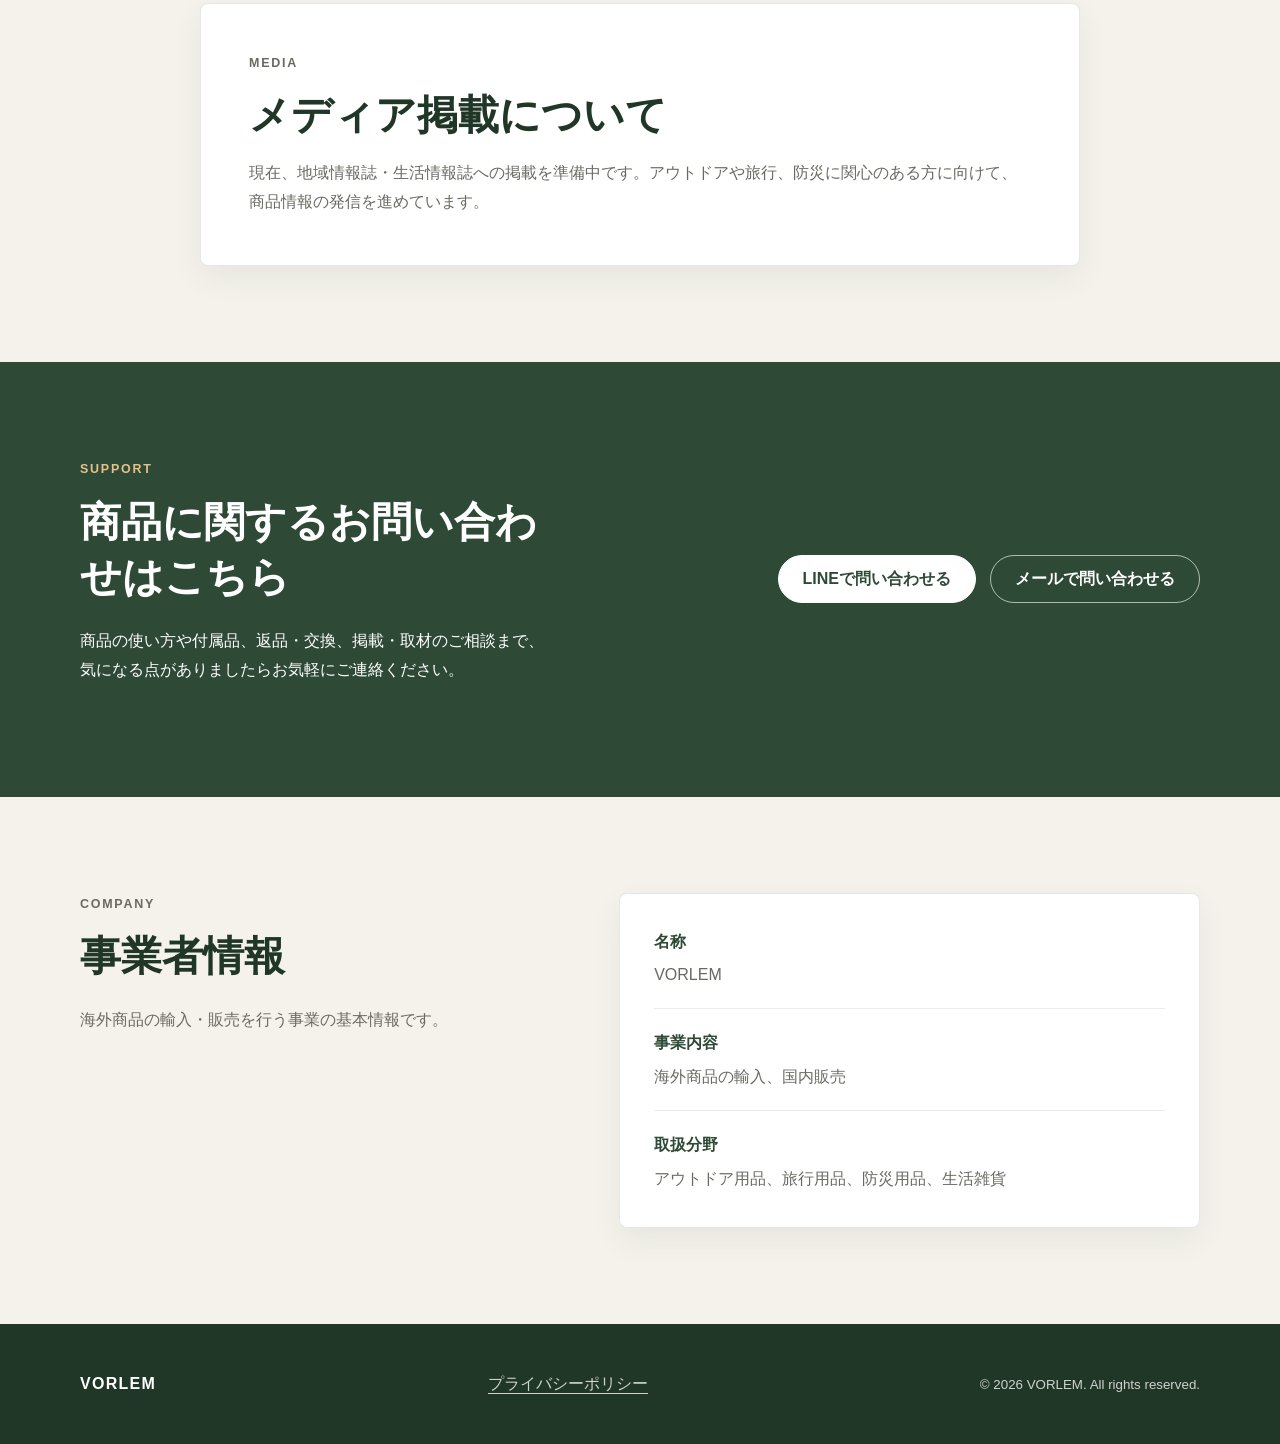
==== commit 92634952: "Clarify coming soon section" ====
--- a/index.html
+++ b/index.html
@@ -5,7 +5,7 @@
   <meta name="viewport" content="width=device-width, initial-scale=1.0">
   <title>VORLEM | 海外商品の輸入・販売</title>
   <meta name="description" content="VORLEMは、海外から暮らしや外出先で役立つ商品を輸入・販売する事業です。アウトドア用品、旅行用品、防災用品など、日常で使いやすい商品を取り扱っています。">
-  <link rel="stylesheet" href="style.css?v=20260621-3">
+  <link rel="stylesheet" href="style.css?v=20260621-4">
 </head>
 <body>
   <header class="site-header">
@@ -72,33 +72,37 @@
       </div>
     </section>
 
-    <section class="section scene-section" id="business">
+    <section class="section scene-section coming-soon-section" id="business">
       <div class="container">
         <div class="section-heading">
           <p class="section-label">Coming Soon</p>
-          <h2>生活に取り入れやすい商品を、幅広く扱います。</h2>
-          <p>海外の商品の中から、実用性・保管のしやすさ・使い方のわかりやすさを基準に、日本の暮らしに合うものを選んでいきます。随時更新中です。</p>
+          <h2>取扱カテゴリは順次追加予定です。</h2>
+          <p>現在、掲載準備中です。海外の商品の中から、実用性・保管のしやすさ・使い方のわかりやすさを基準に、日本の暮らしに合うものを選んでいきます。</p>
+        </div>
+        <div class="coming-soon-note">
+          <strong>掲載準備中</strong>
+          <span>確認が整い次第、各カテゴリの商品情報をこのページに追加していきます。</span>
         </div>
         <div class="scene-grid">
           <article class="scene-card">
-            <span>Outdoor</span>
+            <span>Coming Soon</span>
             <h3>アウトドア用品</h3>
-            <p>キャンプや車中泊など、屋外で過ごす時間に役立つ商品。</p>
+            <p>キャンプや車中泊など、屋外で過ごす時間に役立つ商品を準備中です。</p>
           </article>
           <article class="scene-card">
-            <span>Travel</span>
+            <span>Coming Soon</span>
             <h3>旅行用品</h3>
-            <p>移動や宿泊の荷物をすっきりまとめ、快適に過ごせる商品。</p>
+            <p>移動や宿泊の荷物をすっきりまとめ、快適に過ごせる商品を準備中です。</p>
           </article>
           <article class="scene-card">
-            <span>Emergency</span>
+            <span>Coming Soon</span>
             <h3>防災用品</h3>
-            <p>非常時の備えとして、しまいやすく、いざというとき迷わず使える商品。</p>
+            <p>非常時の備えとして、しまいやすく使いやすい商品を準備中です。</p>
           </article>
           <article class="scene-card">
-            <span>Daily</span>
+            <span>Coming Soon</span>
             <h3>生活雑貨</h3>
-            <p>日常の小さな不便を減らす、扱いやすい実用品。</p>
+            <p>日常の小さな不便を減らす、扱いやすい実用品を準備中です。</p>
           </article>
         </div>
       </div>
--- a/style.css
+++ b/style.css
@@ -380,6 +380,39 @@
   margin-bottom: 44px;
 }
 
+.coming-soon-section .section-heading {
+  max-width: 820px;
+}
+
+.coming-soon-note {
+  display: flex;
+  align-items: center;
+  gap: 18px;
+  width: fit-content;
+  max-width: 100%;
+  margin: -18px 0 34px;
+  padding: 14px 18px;
+  border: 1px solid rgba(46, 74, 54, 0.18);
+  border-radius: 8px;
+  background: rgba(255, 255, 255, 0.72);
+  color: var(--muted);
+  box-shadow: 0 12px 30px rgba(46, 74, 54, 0.06);
+}
+
+.coming-soon-note strong {
+  flex: 0 0 auto;
+  padding: 5px 12px;
+  border-radius: 999px;
+  background: var(--green);
+  color: var(--white);
+  font-size: 0.84rem;
+  line-height: 1.4;
+}
+
+.coming-soon-note span {
+  line-height: 1.7;
+}
+
 .scene-grid,
 .feature-grid {
   display: grid;
@@ -410,6 +443,25 @@
   font-weight: 800;
   letter-spacing: 0.1em;
   text-transform: uppercase;
+}
+
+.coming-soon-section .scene-card {
+  position: relative;
+  border-style: dashed;
+  background: linear-gradient(180deg, rgba(255, 255, 255, 0.86), var(--white));
+}
+
+.coming-soon-section .scene-card::after {
+  content: "準備中";
+  position: absolute;
+  top: 18px;
+  right: 18px;
+  padding: 4px 10px;
+  border-radius: 999px;
+  background: rgba(183, 139, 83, 0.13);
+  color: var(--accent);
+  font-size: 0.78rem;
+  font-weight: 800;
 }
 
 .scene-card p,
@@ -827,6 +879,13 @@
     min-height: 310px;
   }
 
+  .coming-soon-note {
+    align-items: flex-start;
+    flex-direction: column;
+    gap: 10px;
+    margin-top: -10px;
+  }
+
   .scene-grid,
   .feature-grid,
   .product-gallery {
